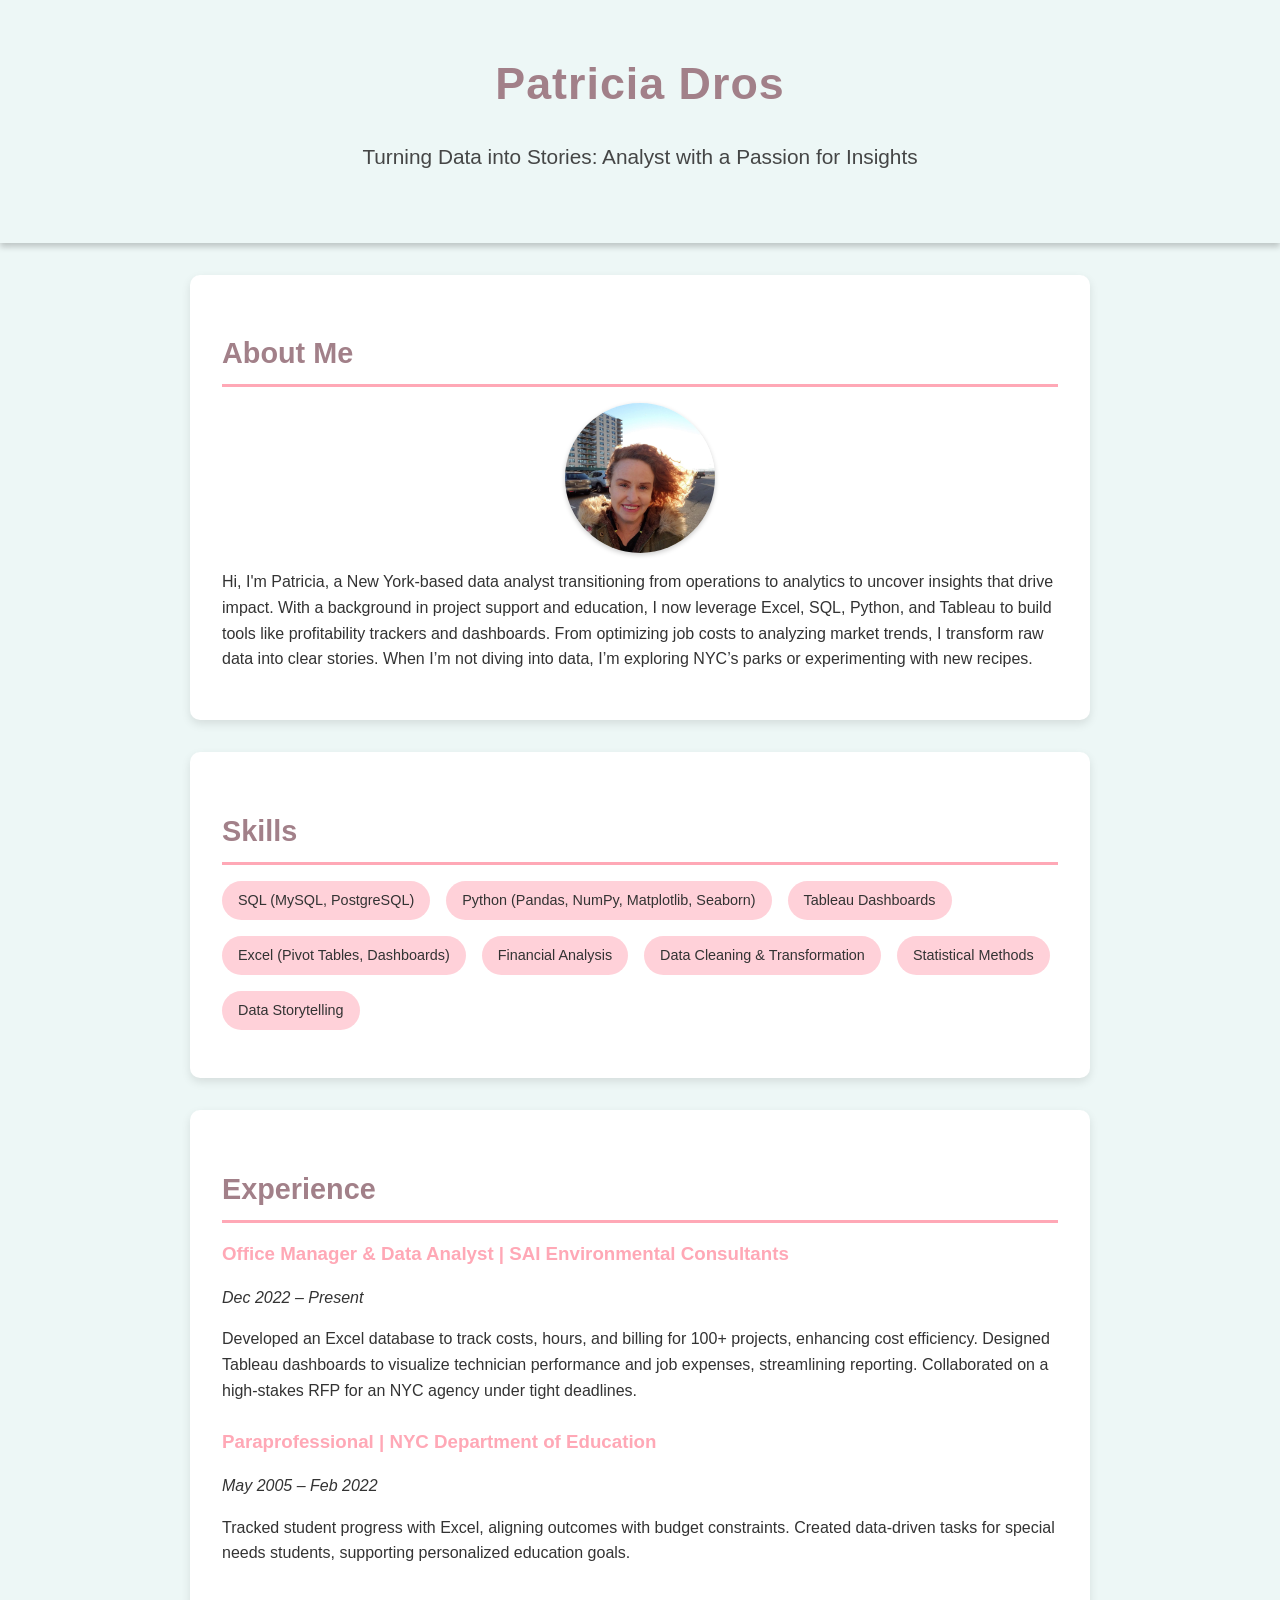
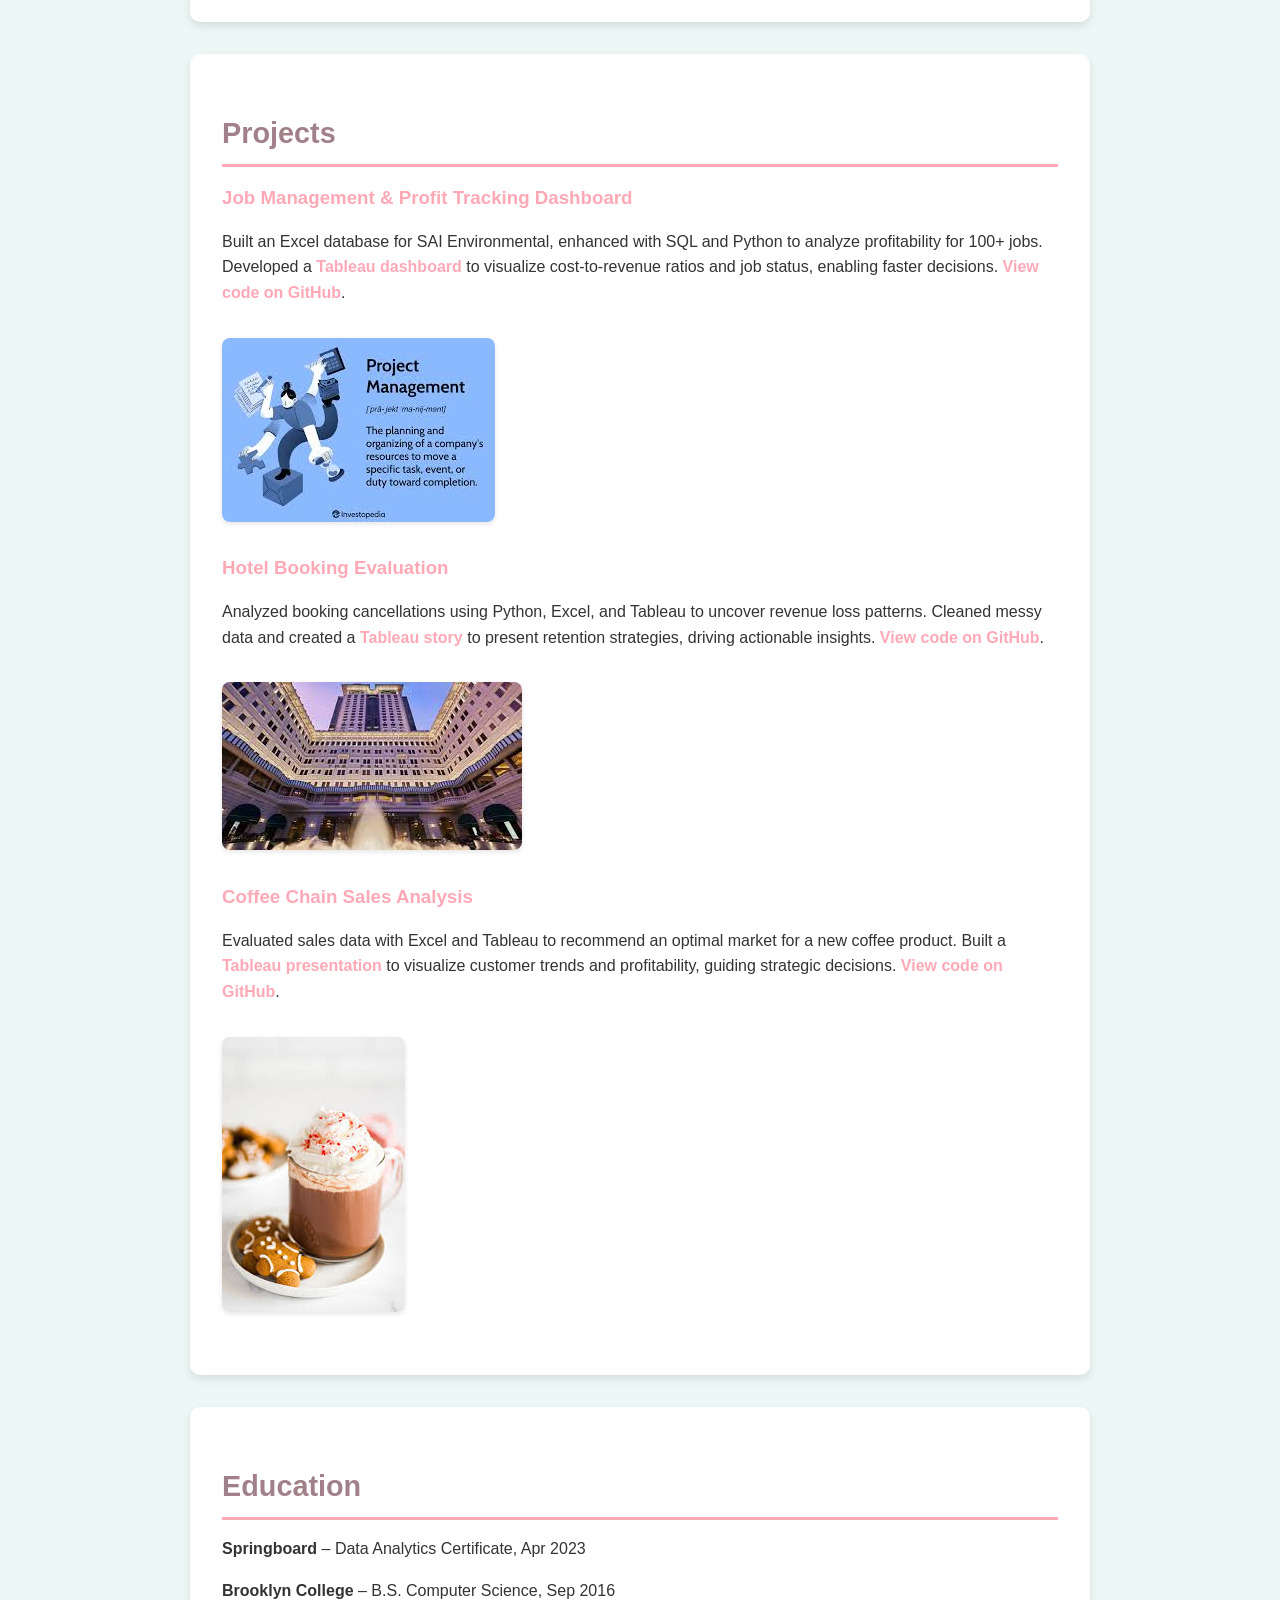
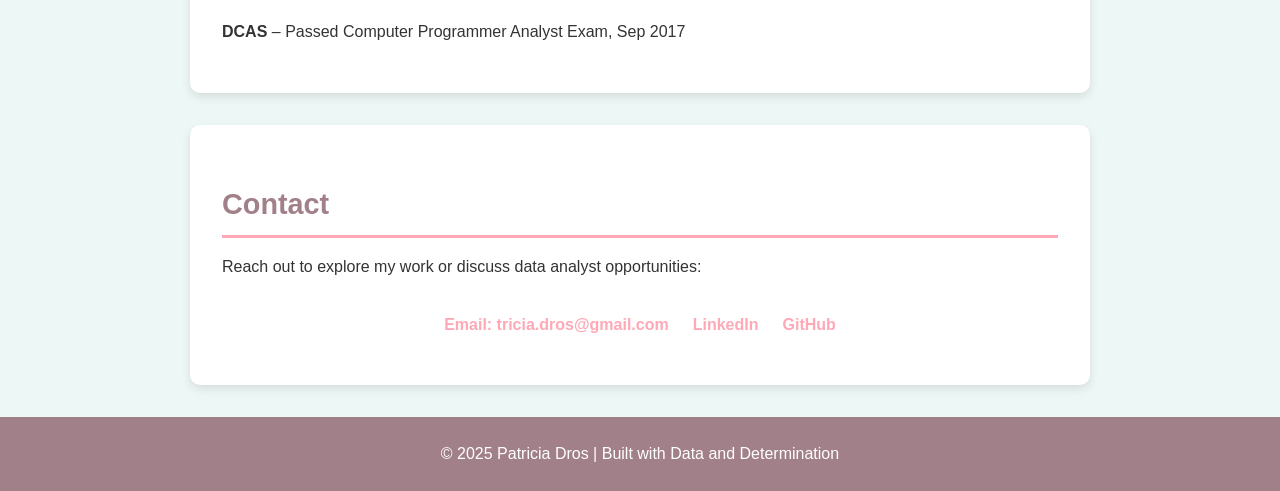
==== index.html @ 6e99557b "Update index.html Color Scheme" ====
<!DOCTYPE html>
<html lang="en">
<head>
    <meta charset="UTF-8">
    <meta name="viewport" content="width=device-width, initial-scale=1.0">
    <title>Patricia Dros - Data Analyst Portfolio</title>
    <style>
        body {
            font-family: 'Arial', sans-serif;
            margin: 0;
            padding: 0;
            line-height: 1.6;
            background-color: #EDF7F6; /* Light teal/gray */
            color: #333;
        }
        header {
            background: #EDF7F6; /* Light teal/gray */
            color: #333;
            text-align: center;
            padding: 3rem 1rem;
            box-shadow: 0 4px 6px rgba(0,0,0,0.2);
        }
        header h1 {
            margin: 0;
            font-size: 2.8rem;
            letter-spacing: 1px;
            color: #A28089; /* Dusty rose */
        }
        header p {
            font-size: 1.3rem;
            opacity: 0.9;
            color: #333;
        }
        .container {
            max-width: 900px;
            margin: 2rem auto;
            padding: 0 1rem;
        }
        .section {
            background: white;
            padding: 2rem;
            margin-bottom: 2rem;
            border-radius: 10px;
            box-shadow: 0 4px 10px rgba(0,0,0,0.1);
            transition: transform 0.2s;
        }
        .section:hover {
            transform: translateY(-5px);
        }
        h2 {
            color: #A28089; /* Dusty rose */
            font-size: 1.8rem;
            margin-bottom: 1rem;
            border-bottom: 3px solid #FFA8B6; /* Pink Sand */
            padding-bottom: 0.5rem;
        }
        .project, .experience {
            margin-bottom: 1.5rem;
        }
        .project h3, .experience h3 {
            color: #FFA8B6; /* Pink Sand */
            margin: 0.5rem 0;
        }
        ul {
            list-style: none;
            padding: 0;
            display: flex;
            flex-wrap: wrap;
            gap: 1rem;
        }
        ul li {
            background: #FFD1D9; /* Light Pink Sand */
            padding: 0.5rem 1rem;
            border-radius: 20px;
            font-size: 0.9rem;
            color: #333;
        }
        a {
            color: #FFA8B6; /* Pink Sand */
            text-decoration: none;
            font-weight: bold;
        }
        a:hover {
            text-decoration: underline;
            color: #F47189; /* Darker Pink Sand */
        }
        .contact-links {
            display: flex;
            gap: 1.5rem;
            justify-content: center;
            margin-top: 1rem;
        }
        .profile-img {
            width: 150px;
            height: 150px;
            border-radius: 50%;
            object-fit: cover;
            margin: 1rem auto;
            display: block;
            box-shadow: 0 2px 5px rgba(0,0,0,0.2);
        }
        .project-img {
            max-width: 100%;
            height: auto;
            border-radius: 8px;
            margin-top: 1rem;
            box-shadow: 0 2px 5px rgba(0,0,0,0.1);
        }
        footer {
            background: #A28089; /* Dusty rose */
            color: white;
            text-align: center;
            padding: 1.5rem;
            margin-top: 2rem;
        }
        footer p {
            margin: 0;
            font-size: 1rem;
        }
        @media (max-width: 700px) {
            header h1 {
                font-size: 2rem;
            }
            header p {
                font-size: 1.1rem;
            }
            .section {
                padding: 1.5rem;
            }
            h2 {
                font-size: 1.5rem;
            }
            .contact-links {
                flex-direction: column;
                gap: 0.5rem;
            }
            .profile-img {
                width: 120px;
                height: 120px;
            }
        }
    </style>
</head>
<body>
    <header>
        <h1>Patricia Dros</h1>
        <p>Turning Data into Stories: Analyst with a Passion for Insights</p>
    </header>

    <div class="container">
        <div class="section">
            <h2>About Me</h2>
            <img src="IMG_20181212_202511_869.jpg" alt="Patricia Dros" class="profile-img">
            <p>Hi, I'm Patricia, a New York-based data analyst transitioning from operations to analytics to uncover insights that drive impact. With a background in project support and education, I now leverage Excel, SQL, Python, and Tableau to build tools like profitability trackers and dashboards. From optimizing job costs to analyzing market trends, I transform raw data into clear stories. When I’m not diving into data, I’m exploring NYC’s parks or experimenting with new recipes.</p>
        </div>

        <div class="section">
            <h2>Skills</h2>
            <ul>
                <li>SQL (MySQL, PostgreSQL)</li>
                <li>Python (Pandas, NumPy, Matplotlib, Seaborn)</li>
                <li>Tableau Dashboards</li>
                <li>Excel (Pivot Tables, Dashboards)</li>
                <li>Financial Analysis</li>
                <li>Data Cleaning & Transformation</li>
                <li>Statistical Methods</li>
                <li>Data Storytelling</li>
            </ul>
        </div>

        <div class="section">
            <h2>Experience</h2>
            <div class="experience">
                <h3>Office Manager & Data Analyst | SAI Environmental Consultants</h3>
                <p><em>Dec 2022 – Present</em></p>
                <p>Developed an Excel database to track costs, hours, and billing for 100+ projects, enhancing cost efficiency. Designed Tableau dashboards to visualize technician performance and job expenses, streamlining reporting. Collaborated on a high-stakes RFP for an NYC agency under tight deadlines.</p>
            </div>
            <div class="experience">
                <h3>Paraprofessional | NYC Department of Education</h3>
                <p><em>May 2005 – Feb 2022</em></p>
                <p>Tracked student progress with Excel, aligning outcomes with budget constraints. Created data-driven tasks for special needs students, supporting personalized education goals.</p>
            </div>
        </div>

        <div class="section">
            <h2>Projects</h2>
            <div class="project">
                <h3><a href="https://public.tableau.com/app/profile/patricia.dros/viz/JobSyncFinancialDashboard/JobSyncFinancialDashboard">Job Management & Profit Tracking Dashboard</a></h3>
                <p>Built an Excel database for SAI Environmental, enhanced with SQL and Python to analyze profitability for 100+ jobs. Developed a <a href="https://public.tableau.com/app/profile/patricia.dros/viz/JobSyncFinancialDashboard/JobSyncFinancialDashboard">Tableau dashboard</a> to visualize cost-to-revenue ratios and job status, enabling faster decisions. <a href="https://github.com/PatriciaDros/Project_Management_Dashboard">View code on GitHub</a>.</p>
                <img src="proj-mgmnt-investopedia.jpeg" alt="JobSync Financial Dashboard" class="project-img">
            </div>
            <div class="project">
                <h3><a href="https://public.tableau.com/app/profile/patricia.dros/viz/HotelBookingEvaluation/Story1">Hotel Booking Evaluation</a></h3>
                <p>Analyzed booking cancellations using Python, Excel, and Tableau to uncover revenue loss patterns. Cleaned messy data and created a <a href="https://public.tableau.com/app/profile/patricia.dros/viz/HotelBookingEvaluation/Story1">Tableau story</a> to present retention strategies, driving actionable insights. <a href="https://github.com/PatriciaDros/Hotel-Booking-Evaluation">View code on GitHub</a>.</p>
                <img src="Peninsula Exterior.jpeg" alt="Hotel Booking Tableau Story" class="project-img">
            </div>
            <div class="project">
                <h3><a href="https://public.tableau.com/app/profile/patricia.dros/viz/CoffeeChainProductLaunch/Presentation">Coffee Chain Sales Analysis</a></h3>
                <p>Evaluated sales data with Excel and Tableau to recommend an optimal market for a new coffee product. Built a <a href="https://public.tableau.com/app/profile/patricia.dros/viz/CoffeeChainProductLaunch/Presentation">Tableau presentation</a> to visualize customer trends and profitability, guiding strategic decisions. <a href="https://github.com/PatriciaDros/Cool-Beans-Product-Launch">View code on GitHub</a>.</p>
                <img src="coco-w-gingerbread.jpeg" alt="Coffee Chain Tableau Presentation" class="project-img">
            </div>
        </div>

        <div class="section">
            <h2>Education</h2>
            <p><strong>Springboard</strong> – Data Analytics Certificate, Apr 2023</p>
            <p><strong>Brooklyn College</strong> – B.S. Computer Science, Sep 2016</p>
            <p><strong>DCAS</strong> – Passed Computer Programmer Analyst Exam, Sep 2017</p>
        </div>

        <div class="section">
            <h2>Contact</h2>
            <p>Reach out to explore my work or discuss data analyst opportunities:</p>
            <div class="contact-links">
                <p><a href="mailto:tricia.dros@gmail.com">Email: tricia.dros@gmail.com</a></p>
                <p><a href="https://www.linkedin.com/in/tricia-dataanalyst/">LinkedIn</a></p>
                <p><a href="https://github.com/PatriciaDros">GitHub</a></p>
            </div>
        </div>
    </div>

    <footer>
        <p>© 2025 Patricia Dros | Built with Data and Determination</p>
    </footer>
</body>
</html>
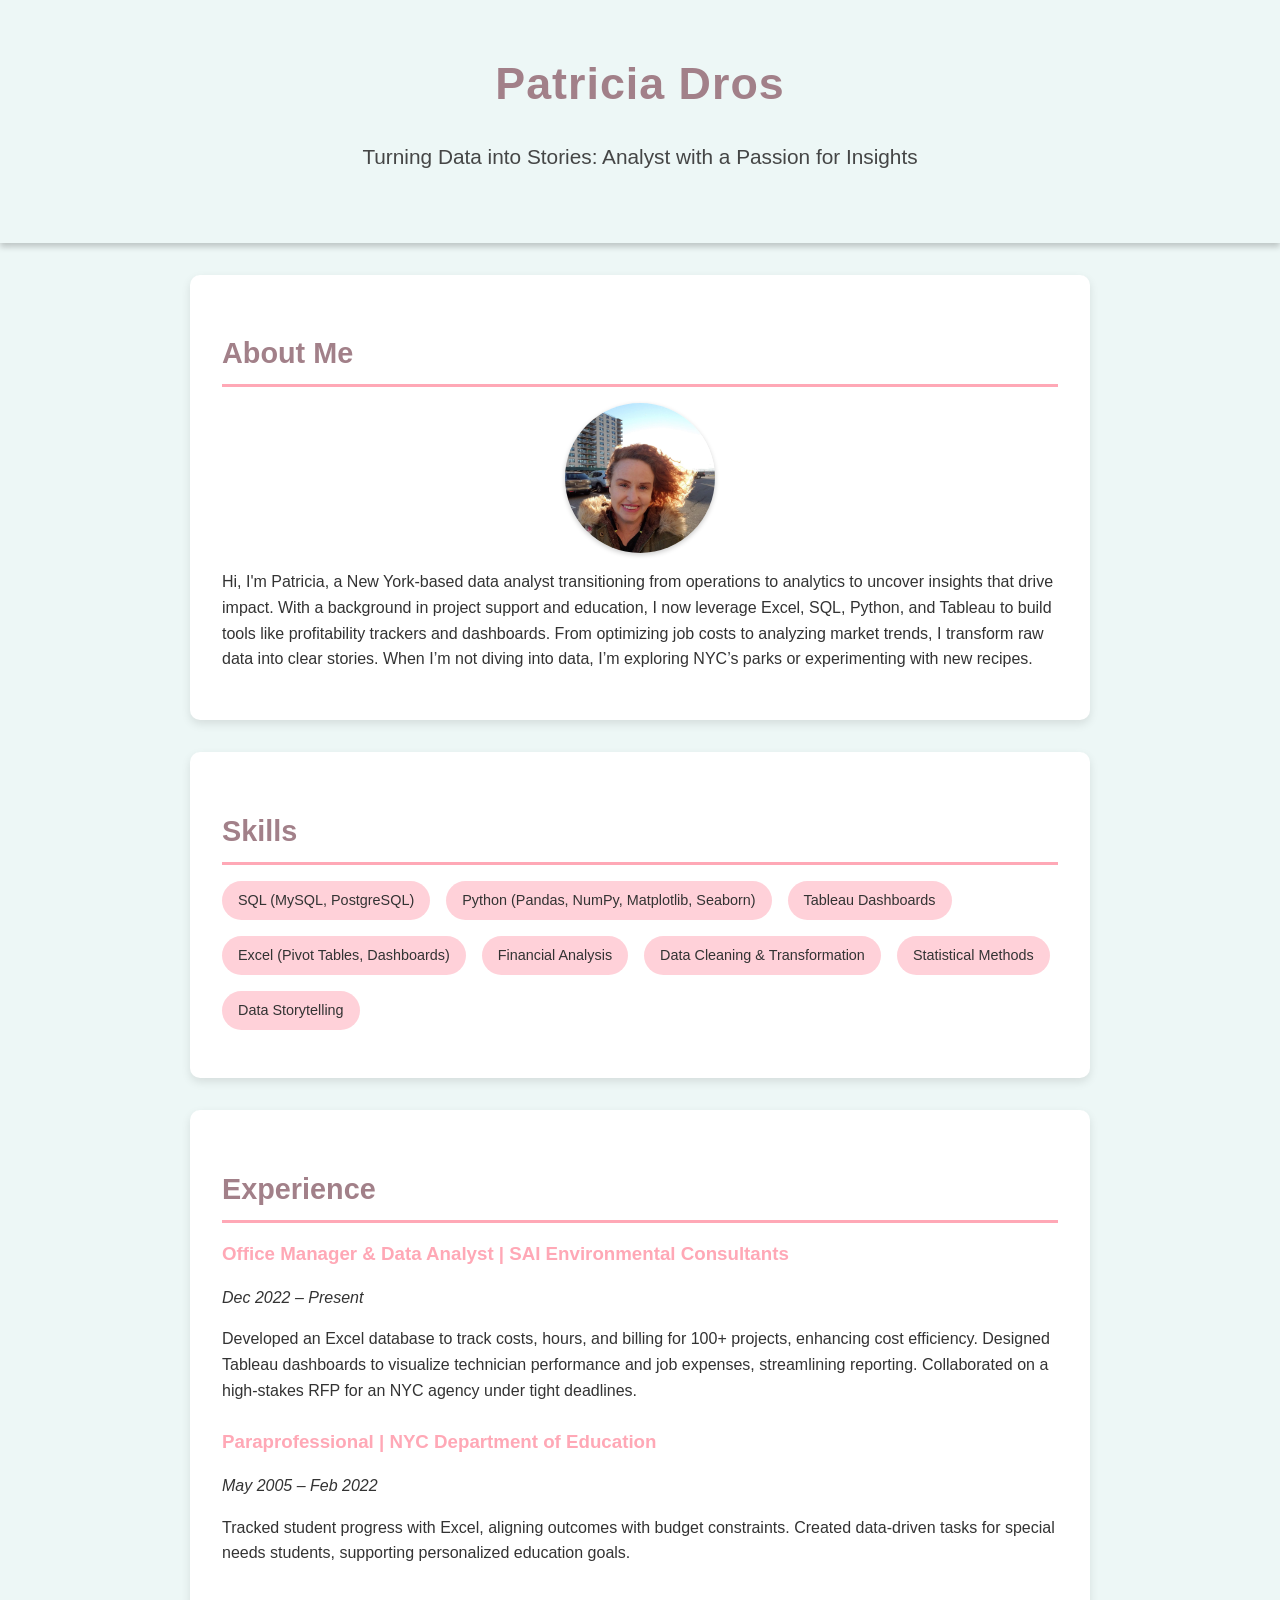
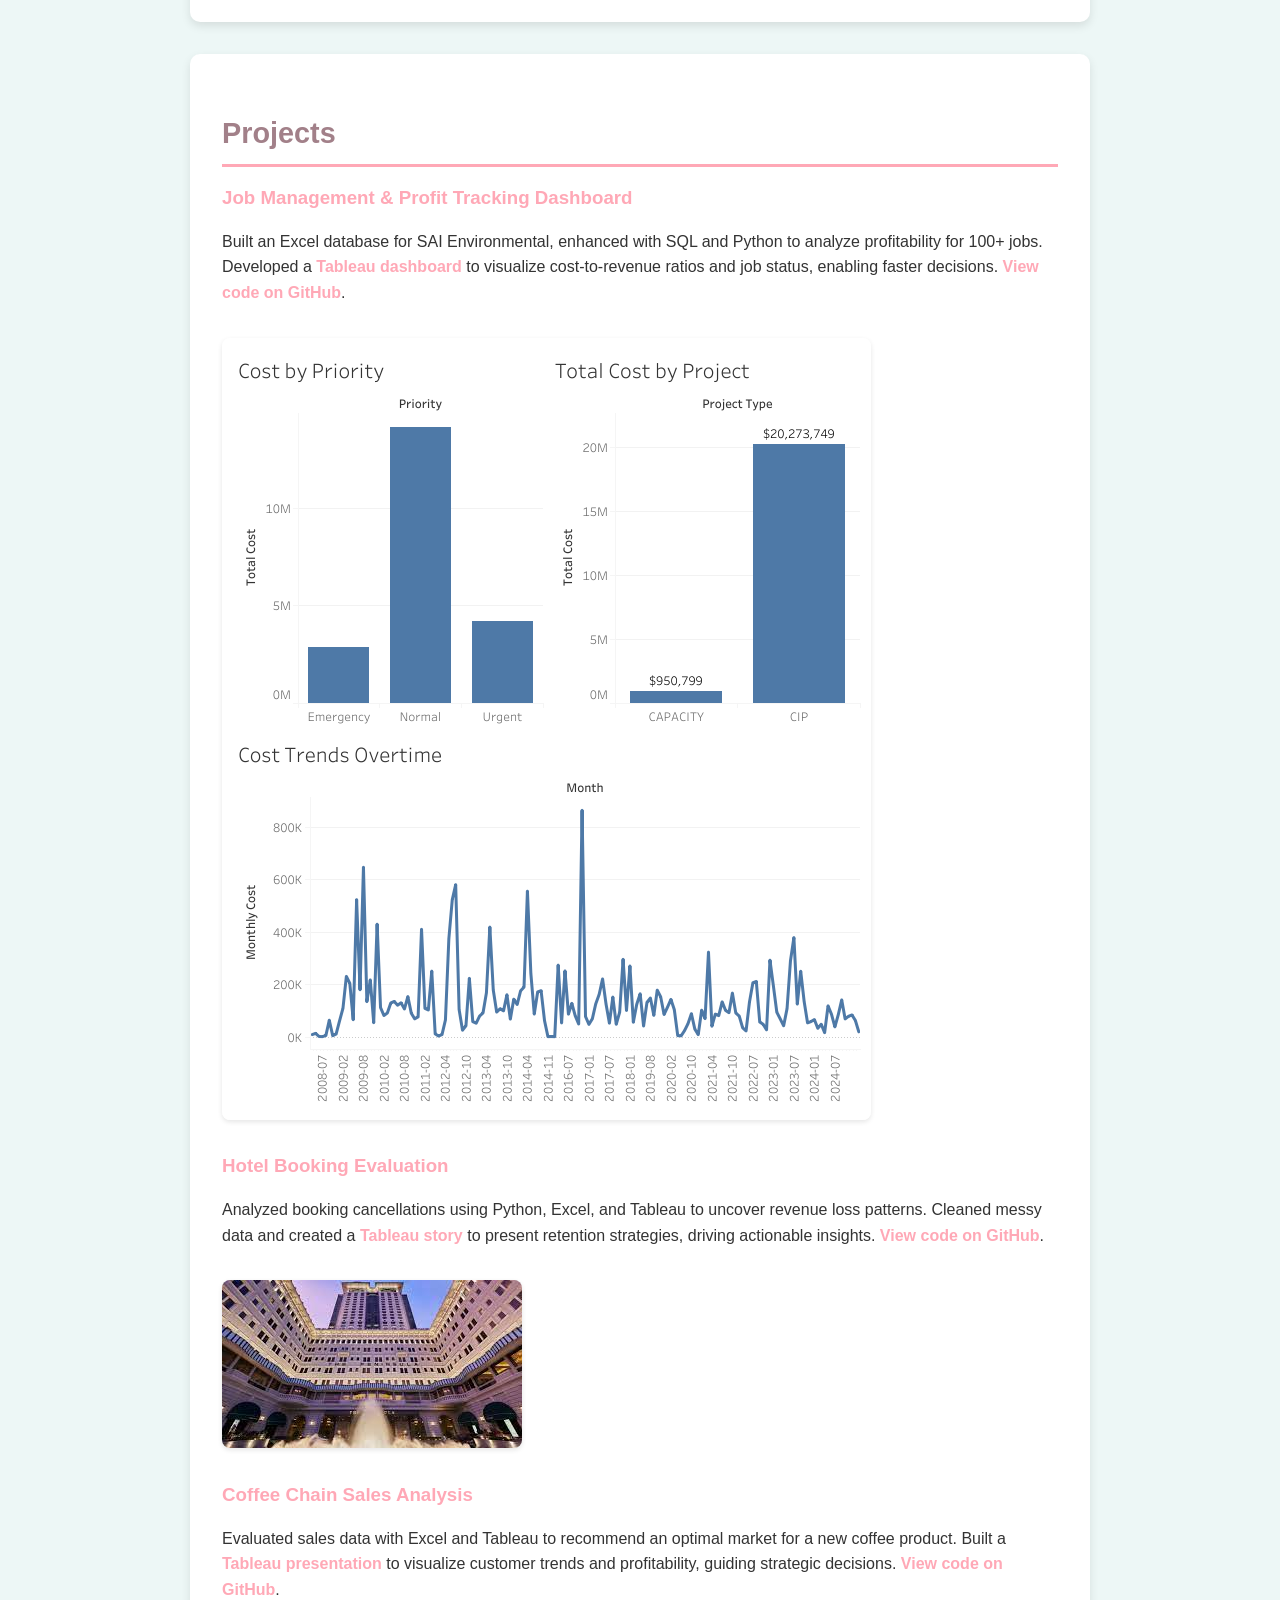
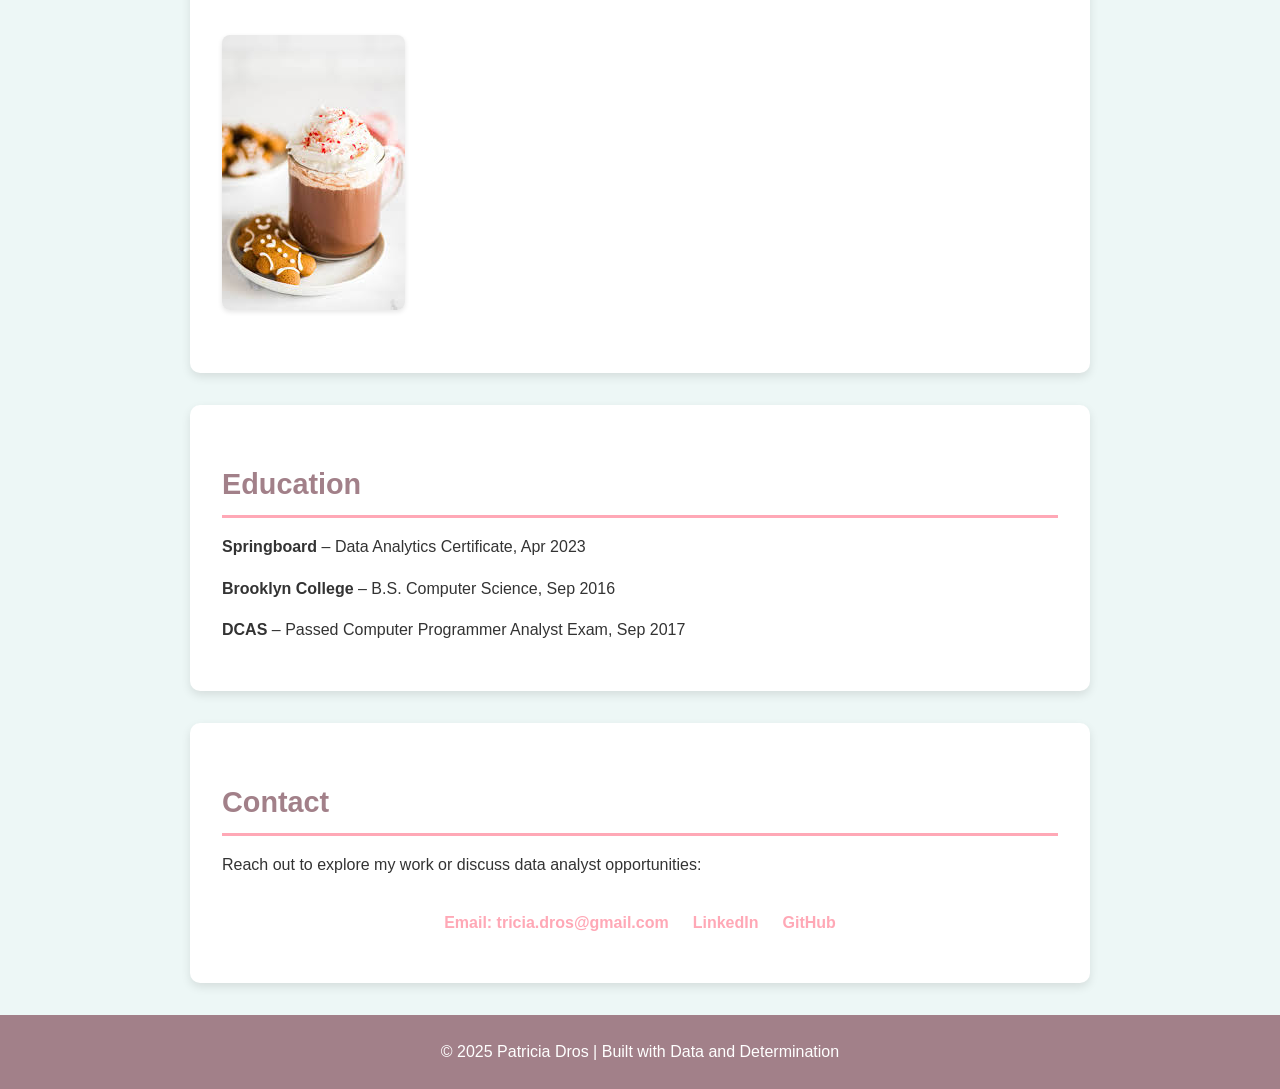
==== commit bcab5c52: "Update index.html New png for my project" ====
--- a/index.html
+++ b/index.html
@@ -187,7 +187,7 @@
             <div class="project">
                 <h3><a href="https://public.tableau.com/app/profile/patricia.dros/viz/JobSyncFinancialDashboard/JobSyncFinancialDashboard">Job Management & Profit Tracking Dashboard</a></h3>
                 <p>Built an Excel database for SAI Environmental, enhanced with SQL and Python to analyze profitability for 100+ jobs. Developed a <a href="https://public.tableau.com/app/profile/patricia.dros/viz/JobSyncFinancialDashboard/JobSyncFinancialDashboard">Tableau dashboard</a> to visualize cost-to-revenue ratios and job status, enabling faster decisions. <a href="https://github.com/PatriciaDros/Project_Management_Dashboard">View code on GitHub</a>.</p>
-                <img src="proj-mgmnt-investopedia.jpeg" alt="JobSync Financial Dashboard" class="project-img">
+                <img src="JobSync Financial Dashboard.png" alt="JobSync Financial Dashboard" class="project-img">
             </div>
             <div class="project">
                 <h3><a href="https://public.tableau.com/app/profile/patricia.dros/viz/HotelBookingEvaluation/Story1">Hotel Booking Evaluation</a></h3>
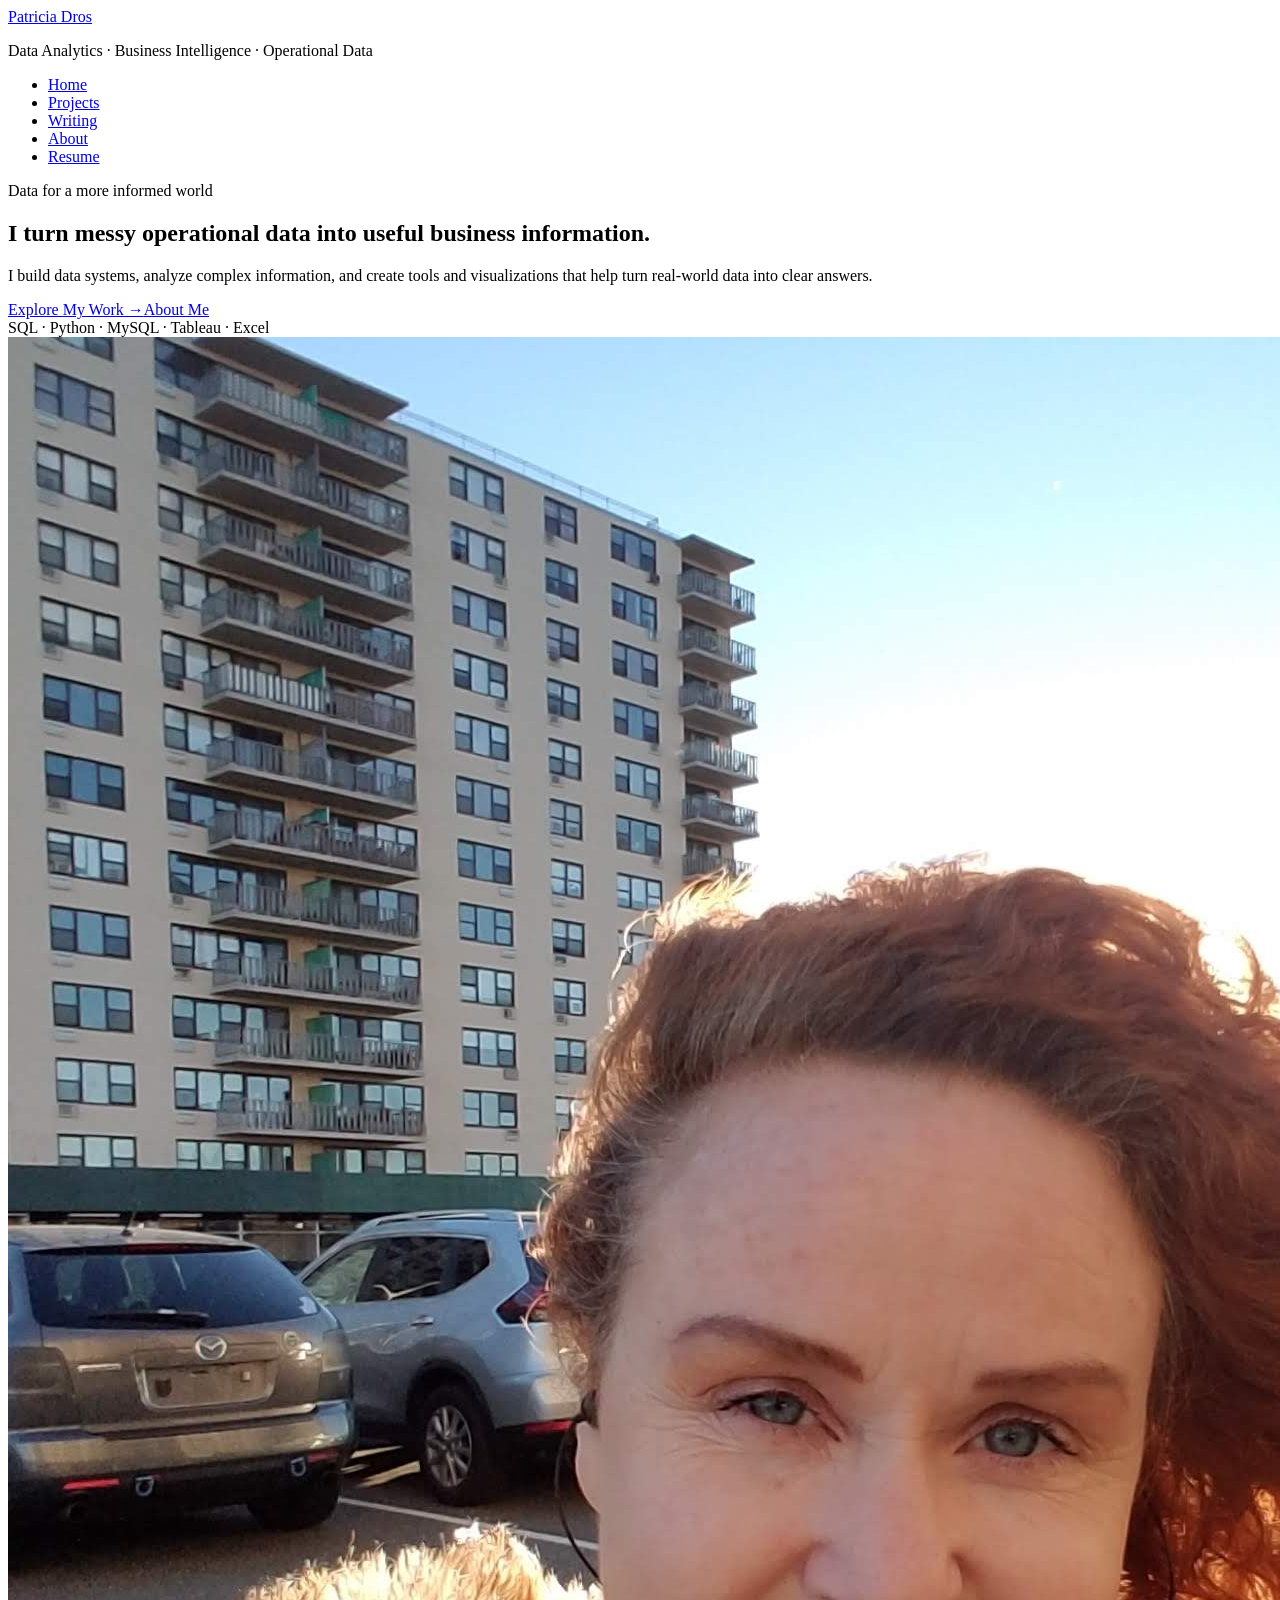
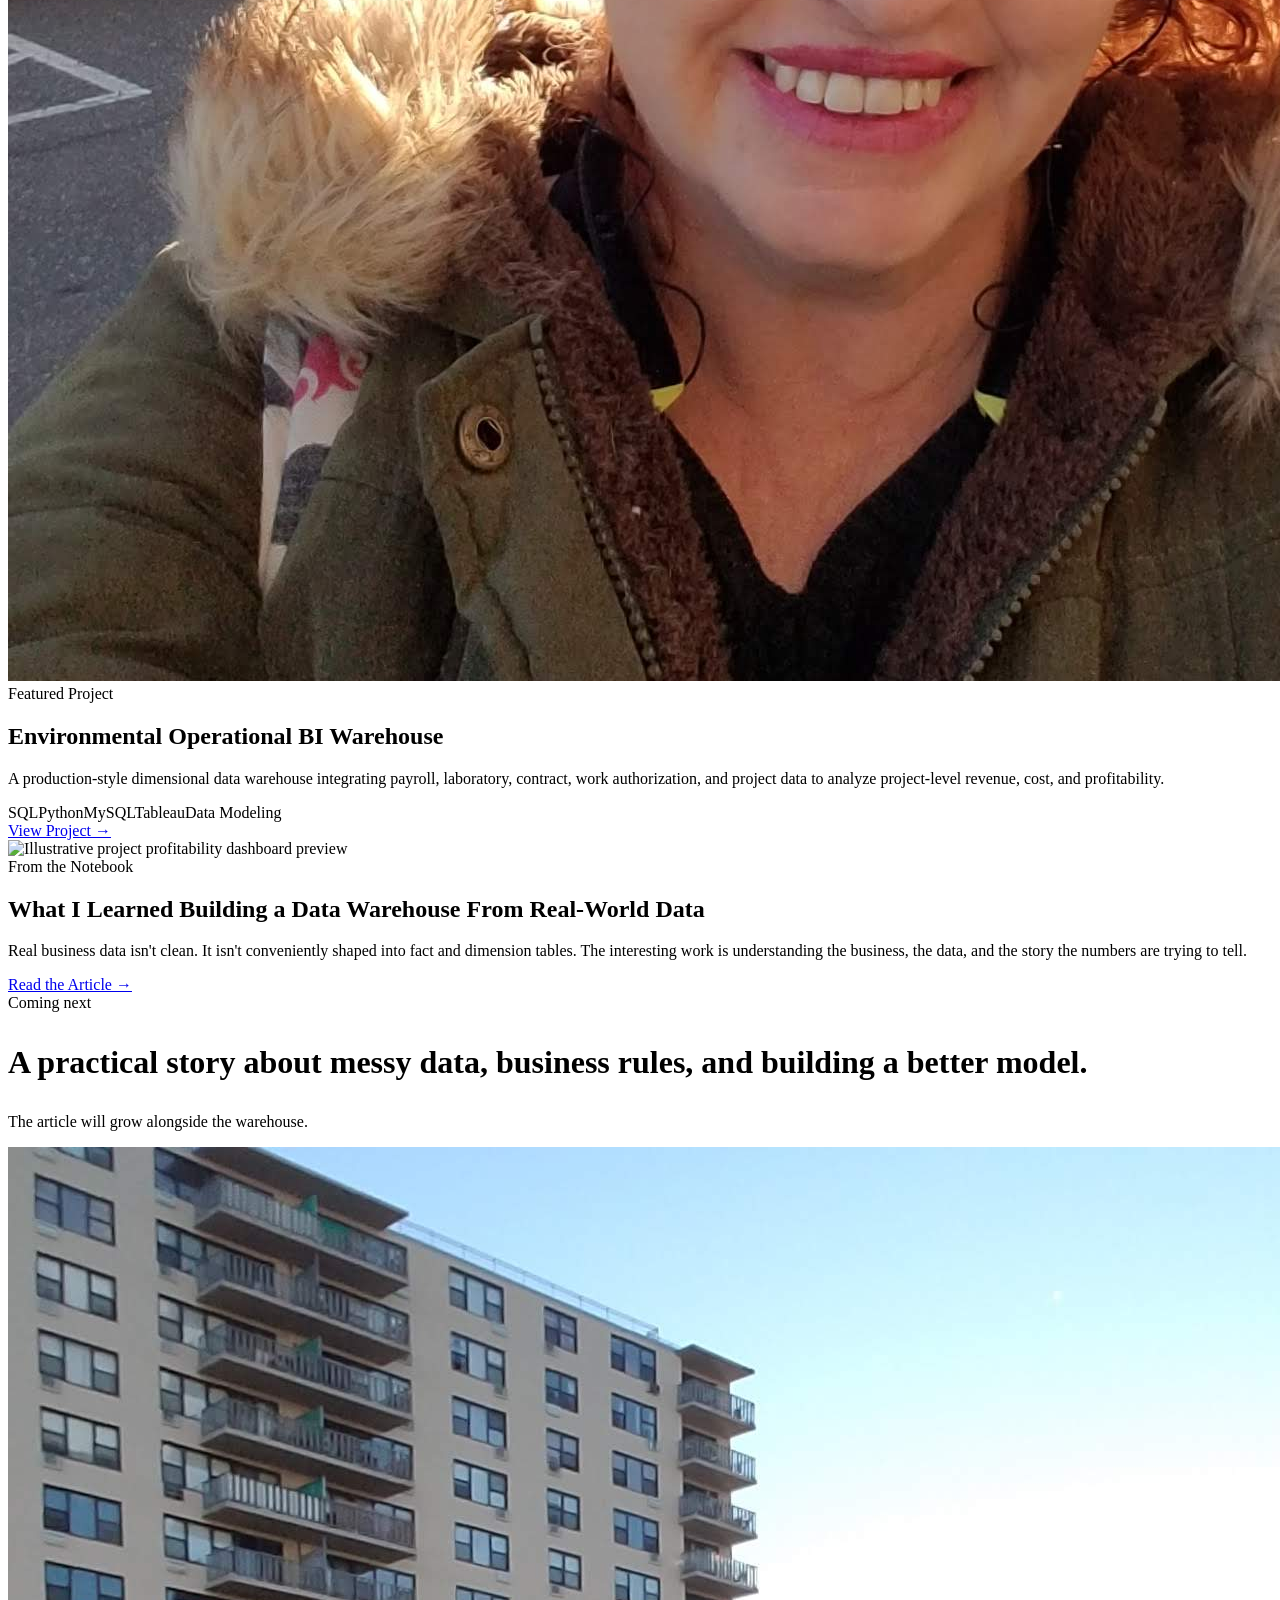
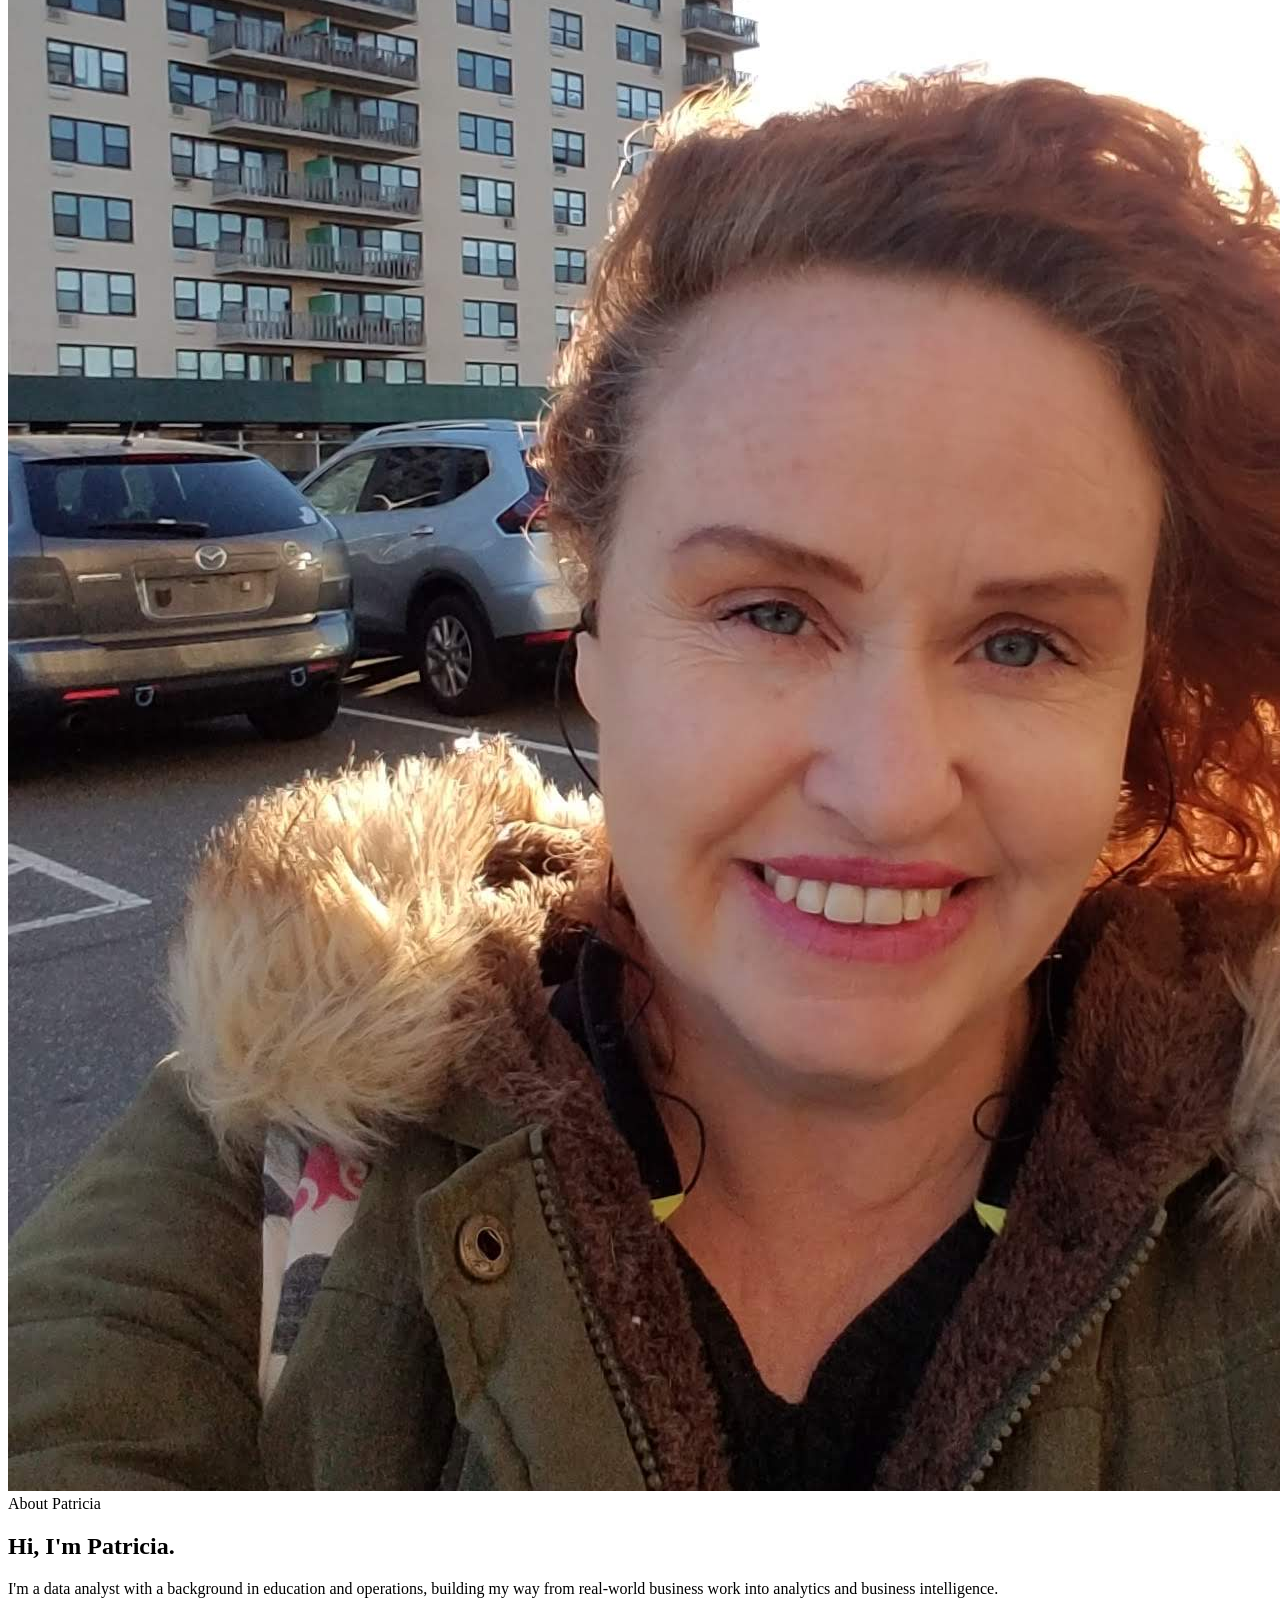
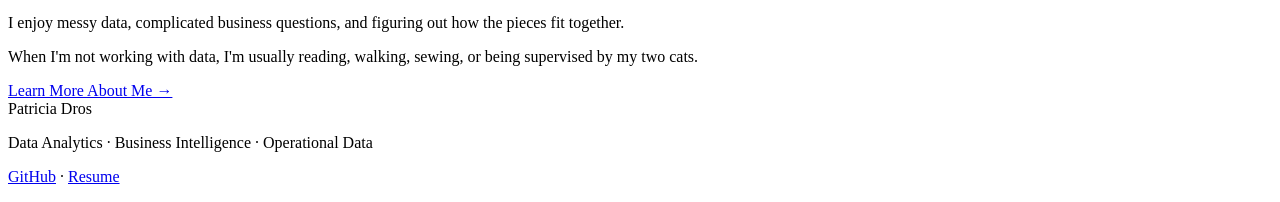
==== commit 5ddead5f: "Redesign portfolio homepage" ====
--- a/index.html
+++ b/index.html
@@ -1,226 +1,32 @@
-<!DOCTYPE html>
-<html lang="en">
-<head>
-    <meta charset="UTF-8">
-    <meta name="viewport" content="width=device-width, initial-scale=1.0">
-    <title>Patricia Dros - Data Analyst Portfolio</title>
-    <style>
-        body {
-            font-family: 'Arial', sans-serif;
-            margin: 0;
-            padding: 0;
-            line-height: 1.6;
-            background-color: #EDF7F6; /* Light teal/gray */
-            color: #333;
-        }
-        header {
-            background: #EDF7F6; /* Light teal/gray */
-            color: #333;
-            text-align: center;
-            padding: 3rem 1rem;
-            box-shadow: 0 4px 6px rgba(0,0,0,0.2);
-        }
-        header h1 {
-            margin: 0;
-            font-size: 2.8rem;
-            letter-spacing: 1px;
-            color: #A28089; /* Dusty rose */
-        }
-        header p {
-            font-size: 1.3rem;
-            opacity: 0.9;
-            color: #333;
-        }
-        .container {
-            max-width: 900px;
-            margin: 2rem auto;
-            padding: 0 1rem;
-        }
-        .section {
-            background: white;
-            padding: 2rem;
-            margin-bottom: 2rem;
-            border-radius: 10px;
-            box-shadow: 0 4px 10px rgba(0,0,0,0.1);
-            transition: transform 0.2s;
-        }
-        .section:hover {
-            transform: translateY(-5px);
-        }
-        h2 {
-            color: #A28089; /* Dusty rose */
-            font-size: 1.8rem;
-            margin-bottom: 1rem;
-            border-bottom: 3px solid #FFA8B6; /* Pink Sand */
-            padding-bottom: 0.5rem;
-        }
-        .project, .experience {
-            margin-bottom: 1.5rem;
-        }
-        .project h3, .experience h3 {
-            color: #FFA8B6; /* Pink Sand */
-            margin: 0.5rem 0;
-        }
-        ul {
-            list-style: none;
-            padding: 0;
-            display: flex;
-            flex-wrap: wrap;
-            gap: 1rem;
-        }
-        ul li {
-            background: #FFD1D9; /* Light Pink Sand */
-            padding: 0.5rem 1rem;
-            border-radius: 20px;
-            font-size: 0.9rem;
-            color: #333;
-        }
-        a {
-            color: #FFA8B6; /* Pink Sand */
-            text-decoration: none;
-            font-weight: bold;
-        }
-        a:hover {
-            text-decoration: underline;
-            color: #F47189; /* Darker Pink Sand */
-        }
-        .contact-links {
-            display: flex;
-            gap: 1.5rem;
-            justify-content: center;
-            margin-top: 1rem;
-        }
-        .profile-img {
-            width: 150px;
-            height: 150px;
-            border-radius: 50%;
-            object-fit: cover;
-            margin: 1rem auto;
-            display: block;
-            box-shadow: 0 2px 5px rgba(0,0,0,0.2);
-        }
-        .project-img {
-            max-width: 100%;
-            height: auto;
-            border-radius: 8px;
-            margin-top: 1rem;
-            box-shadow: 0 2px 5px rgba(0,0,0,0.1);
-        }
-        footer {
-            background: #A28089; /* Dusty rose */
-            color: white;
-            text-align: center;
-            padding: 1.5rem;
-            margin-top: 2rem;
-        }
-        footer p {
-            margin: 0;
-            font-size: 1rem;
-        }
-        @media (max-width: 700px) {
-            header h1 {
-                font-size: 2rem;
-            }
-            header p {
-                font-size: 1.1rem;
-            }
-            .section {
-                padding: 1.5rem;
-            }
-            h2 {
-                font-size: 1.5rem;
-            }
-            .contact-links {
-                flex-direction: column;
-                gap: 0.5rem;
-            }
-            .profile-img {
-                width: 120px;
-                height: 120px;
-            }
-        }
-    </style>
-</head>
+<!doctype html>
+<html lang="en"><head><meta charset="utf-8"><meta name="viewport" content="width=device-width,initial-scale=1">
+<title>Patricia Dros | Data Analytics & Business Intelligence</title><link rel="stylesheet" href="style.css"></head>
 <body>
-    <header>
-        <h1>Patricia Dros</h1>
-        <p>Turning Data into Stories: Analyst with a Passion for Insights</p>
-    </header>
-
-    <div class="container">
-        <div class="section">
-            <h2>About Me</h2>
-            <img src="IMG_20181212_202511_869.jpg" alt="Patricia Dros" class="profile-img">
-            <p>Hi, I'm Patricia, a New York-based data analyst transitioning from operations to analytics to uncover insights that drive impact. With a background in project support and education, I now leverage Excel, SQL, Python, and Tableau to build tools like profitability trackers and dashboards. From optimizing job costs to analyzing market trends, I transform raw data into clear stories. When I’m not diving into data, I’m exploring NYC’s parks or experimenting with new recipes.</p>
-        </div>
-
-        <div class="section">
-            <h2>Skills</h2>
-            <ul>
-                <li>SQL (MySQL, PostgreSQL)</li>
-                <li>Python (Pandas, NumPy, Matplotlib, Seaborn)</li>
-                <li>Tableau Dashboards</li>
-                <li>Excel (Pivot Tables, Dashboards)</li>
-                <li>Financial Analysis</li>
-                <li>Data Cleaning & Transformation</li>
-                <li>Statistical Methods</li>
-                <li>Data Storytelling</li>
-            </ul>
-        </div>
-
-        <div class="section">
-            <h2>Experience</h2>
-            <div class="experience">
-                <h3>Office Manager & Data Analyst | SAI Environmental Consultants</h3>
-                <p><em>Dec 2022 – Present</em></p>
-                <p>Developed an Excel database to track costs, hours, and billing for 100+ projects, enhancing cost efficiency. Designed Tableau dashboards to visualize technician performance and job expenses, streamlining reporting. Collaborated on a high-stakes RFP for an NYC agency under tight deadlines.</p>
-            </div>
-            <div class="experience">
-                <h3>Paraprofessional | NYC Department of Education</h3>
-                <p><em>May 2005 – Feb 2022</em></p>
-                <p>Tracked student progress with Excel, aligning outcomes with budget constraints. Created data-driven tasks for special needs students, supporting personalized education goals.</p>
-            </div>
-        </div>
-
-        <div class="section">
-            <h2>Projects</h2>
-            <div class="project">
-                <h3><a href="https://public.tableau.com/app/profile/patricia.dros/viz/JobSyncFinancialDashboard/JobSyncFinancialDashboard">Job Management & Profit Tracking Dashboard</a></h3>
-                <p>Built an Excel database for SAI Environmental, enhanced with SQL and Python to analyze profitability for 100+ jobs. Developed a <a href="https://public.tableau.com/app/profile/patricia.dros/viz/JobSyncFinancialDashboard/JobSyncFinancialDashboard">Tableau dashboard</a> to visualize cost-to-revenue ratios and job status, enabling faster decisions. <a href="https://github.com/PatriciaDros/Project_Management_Dashboard">View code on GitHub</a>.</p>
-                <img src="JobSync Financial Dashboard.png" alt="JobSync Financial Dashboard" class="project-img">
-            </div>
-            <div class="project">
-                <h3><a href="https://public.tableau.com/app/profile/patricia.dros/viz/HotelBookingEvaluation/Story1">Hotel Booking Evaluation</a></h3>
-                <p>Analyzed booking cancellations using Python, Excel, and Tableau to uncover revenue loss patterns. Cleaned messy data and created a <a href="https://public.tableau.com/app/profile/patricia.dros/viz/HotelBookingEvaluation/Story1">Tableau story</a> to present retention strategies, driving actionable insights. <a href="https://github.com/PatriciaDros/Hotel-Booking-Evaluation">View code on GitHub</a>.</p>
-                <img src="Peninsula Exterior.jpeg" alt="Hotel Booking Tableau Story" class="project-img">
-            </div>
-            <div class="project">
-                <h3><a href="https://public.tableau.com/app/profile/patricia.dros/viz/CoffeeChainProductLaunch/Presentation">Coffee Chain Sales Analysis</a></h3>
-                <p>Evaluated sales data with Excel and Tableau to recommend an optimal market for a new coffee product. Built a <a href="https://public.tableau.com/app/profile/patricia.dros/viz/CoffeeChainProductLaunch/Presentation">Tableau presentation</a> to visualize customer trends and profitability, guiding strategic decisions. <a href="https://github.com/PatriciaDros/Cool-Beans-Product-Launch">View code on GitHub</a>.</p>
-                <img src="coco-w-gingerbread.jpeg" alt="Coffee Chain Tableau Presentation" class="project-img">
-            </div>
-        </div>
-
-        <div class="section">
-            <h2>Education</h2>
-            <p><strong>Springboard</strong> – Data Analytics Certificate, Apr 2023</p>
-            <p><strong>Brooklyn College</strong> – B.S. Computer Science, Sep 2016</p>
-            <p><strong>DCAS</strong> – Passed Computer Programmer Analyst Exam, Sep 2017</p>
-        </div>
-
-        <div class="section">
-            <h2>Contact</h2>
-            <p>Reach out to explore my work or discuss data analyst opportunities:</p>
-            <div class="contact-links">
-                <p><a href="mailto:tricia.dros@gmail.com">Email: tricia.dros@gmail.com</a></p>
-                <p><a href="https://www.linkedin.com/in/tricia-dataanalyst/">LinkedIn</a></p>
-                <p><a href="https://github.com/PatriciaDros">GitHub</a></p>
-            </div>
-        </div>
-    </div>
-
-    <footer>
-        <p>© 2025 Patricia Dros | Built with Data and Determination</p>
-    </footer>
-</body>
-</html>
+<nav class="site-nav"><div><a class="brand" href="index.html">Patricia Dros</a><p class="tagline">Data Analytics · Business Intelligence · Operational Data</p></div>
+<ul class="nav-links"><li><a class="active" href="index.html">Home</a></li><li><a href="projects.html">Projects</a></li><li><a href="writing.html">Writing</a></li><li><a href="about.html">About</a></li><li><a href="resume.html">Resume</a></li></ul></nav>
+<main>
+<section class="hero"><div><div class="eyebrow">Data for a more informed world</div>
+<h1>I turn messy operational data into useful business information.</h1>
+<p class="lead">I build data systems, analyze complex information, and create tools and visualizations that help turn real-world data into clear answers.</p>
+<div class="buttons"><a class="button primary" href="projects.html">Explore My Work →</a><a class="button secondary" href="about.html">About Me</a></div>
+<div class="skills">SQL · Python · MySQL · Tableau · Excel</div></div>
+<img class="hero-photo" src="IMG_20181212_202511_869.jpg" alt="Portrait of Patricia Dros"></section>
+<section class="pale"><div class="grid"><div><div class="eyebrow">Featured Project</div><h2>Environmental Operational BI Warehouse</h2>
+<p>A production-style dimensional data warehouse integrating payroll, laboratory, contract, work authorization, and project data to analyze project-level revenue, cost, and profitability.</p>
+<div class="tags"><span class="tag">SQL</span><span class="tag">Python</span><span class="tag">MySQL</span><span class="tag">Tableau</span><span class="tag">Data Modeling</span></div>
+<a class="button primary" href="projects.html">View Project →</a></div>
+<div class="card"><img src="assets/dashboard-preview.svg" alt="Illustrative project profitability dashboard preview" style="width:100%;display:block"></div></div></section>
+<section><div class="grid"><div><div class="eyebrow">From the Notebook</div>
+<h2>What I Learned Building a Data Warehouse From Real-World Data</h2>
+<p>Real business data isn't clean. It isn't conveniently shaped into fact and dimension tables. The interesting work is understanding the business, the data, and the story the numbers are trying to tell.</p>
+<a class="button primary" href="writing.html">Read the Article →</a></div>
+<div class="card"><div class="eyebrow">Coming next</div><h3 style="font-size:2rem">A practical story about messy data, business rules, and building a better model.</h3><p>The article will grow alongside the warehouse.</p></div></div></section>
+<section class="pale"><div class="grid"><img class="about-photo" src="IMG_20181212_202511_869.jpg" alt="Portrait of Patricia Dros"><div>
+<div class="eyebrow">About Patricia</div><h2>Hi, I'm Patricia.</h2>
+<p>I'm a data analyst with a background in education and operations, building my way from real-world business work into analytics and business intelligence.</p>
+<p>I enjoy messy data, complicated business questions, and figuring out how the pieces fit together.</p>
+<p>When I'm not working with data, I'm usually reading, walking, sewing, or being supervised by my two cats.</p>
+<a class="button secondary" href="about.html">Learn More About Me →</a></div></div></section>
+</main>
+<footer><div><div class="brand">Patricia Dros</div><p>Data Analytics · Business Intelligence · Operational Data</p></div><p><a href="https://github.com/PatriciaDros">GitHub</a> · <a href="resume.html">Resume</a></p></footer>
+</body></html>
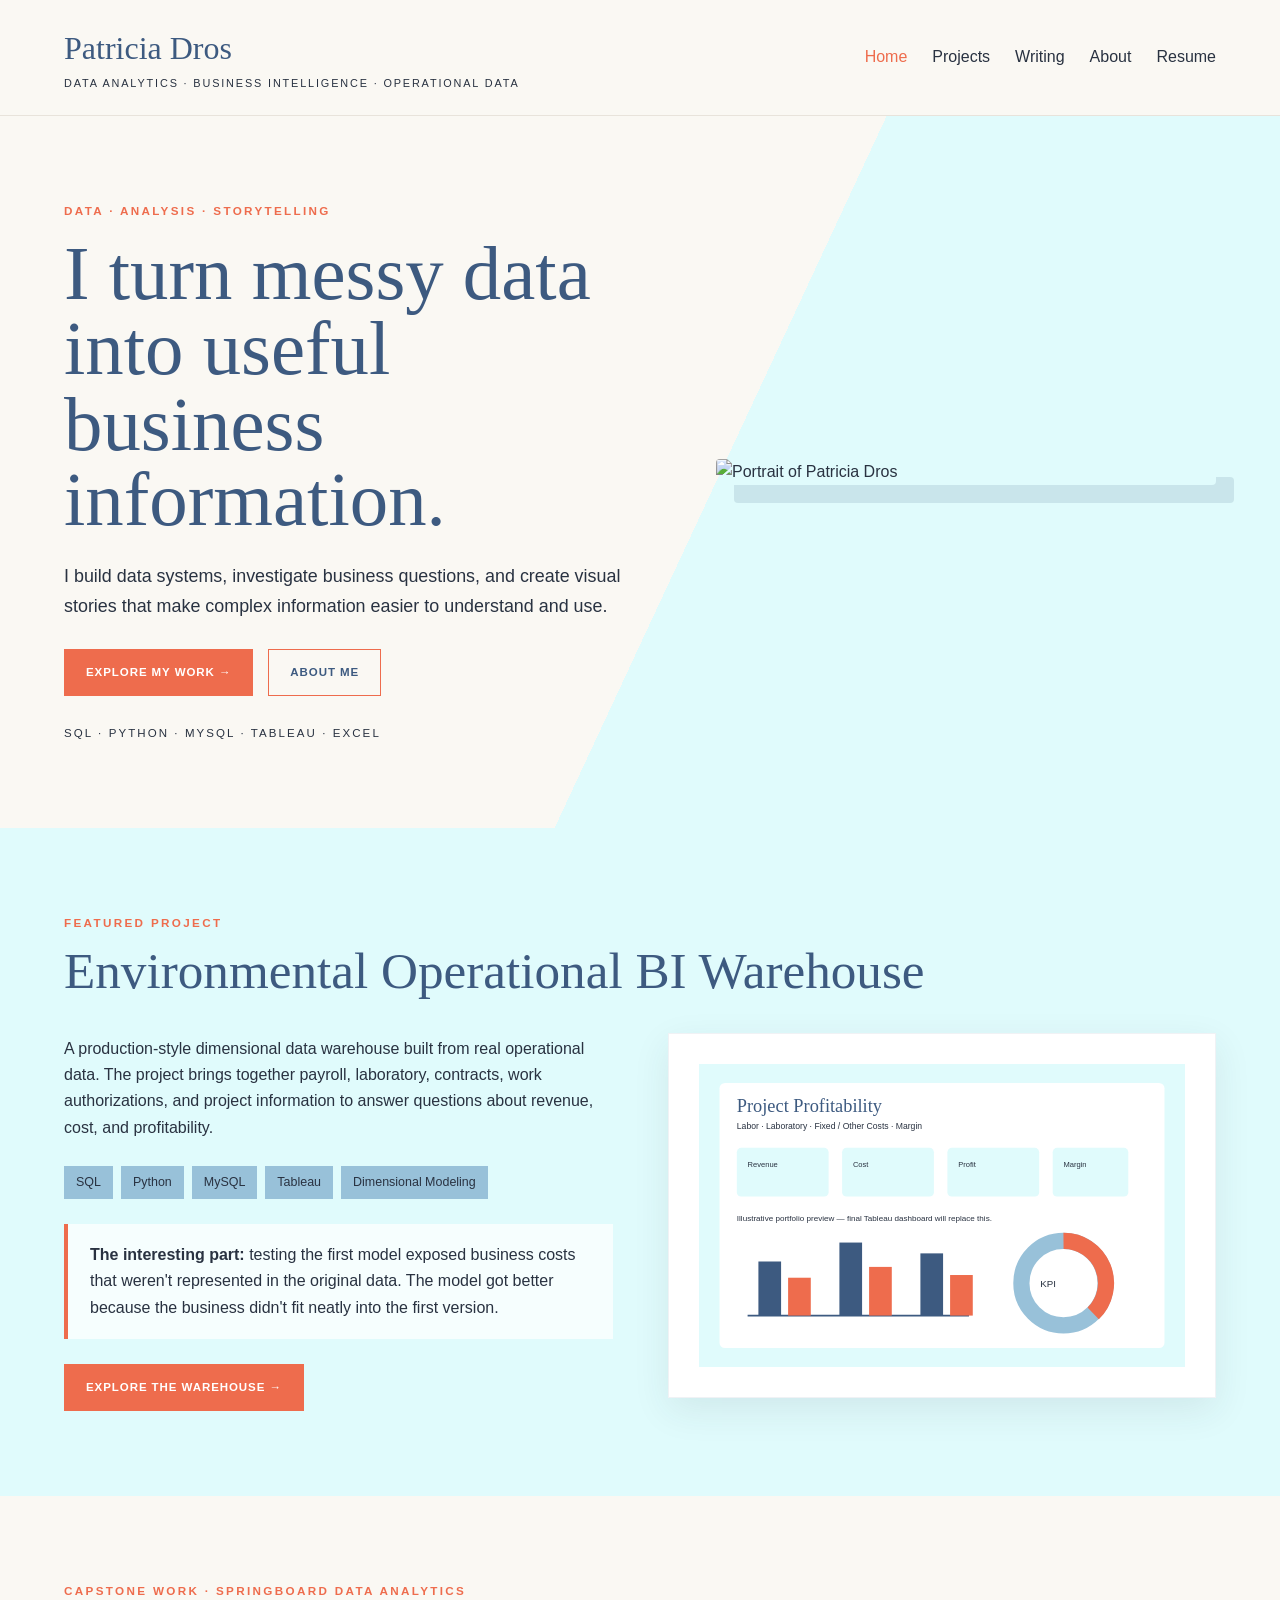
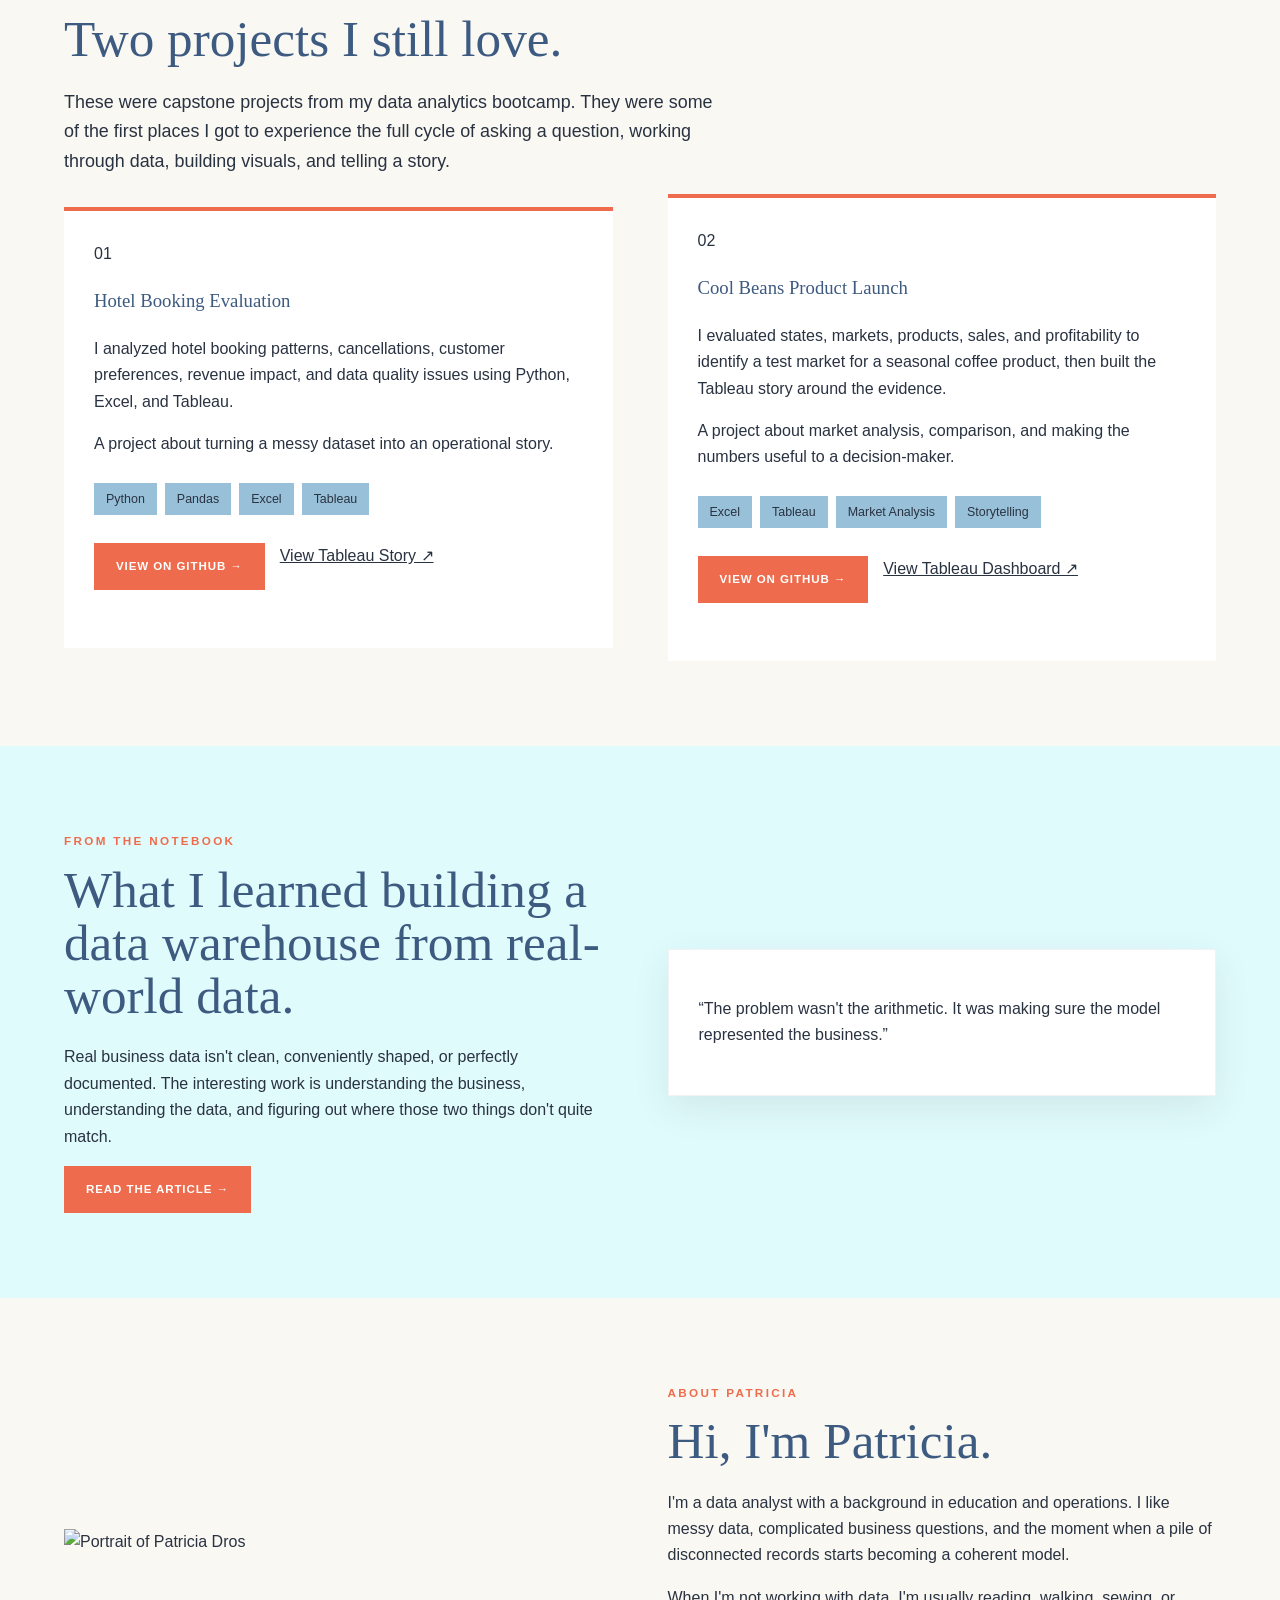
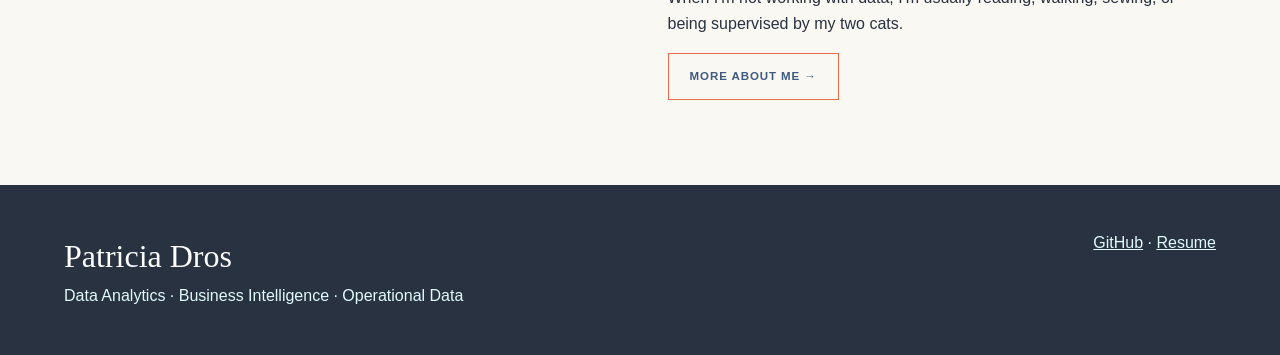
==== commit 1be5b639: "Build finished portfolio homepage with capstone projects" ====
--- a/index.html
+++ b/index.html
@@ -1,32 +1,97 @@
 <!doctype html>
-<html lang="en"><head><meta charset="utf-8"><meta name="viewport" content="width=device-width,initial-scale=1">
-<title>Patricia Dros | Data Analytics & Business Intelligence</title><link rel="stylesheet" href="style.css"></head>
+<html lang="en">
+<head>
+<meta charset="utf-8"><meta name="viewport" content="width=device-width,initial-scale=1">
+<title>Patricia Dros | Data Analytics & Business Intelligence</title>
+<link rel="stylesheet" href="style.css">
+</head>
 <body>
-<nav class="site-nav"><div><a class="brand" href="index.html">Patricia Dros</a><p class="tagline">Data Analytics · Business Intelligence · Operational Data</p></div>
-<ul class="nav-links"><li><a class="active" href="index.html">Home</a></li><li><a href="projects.html">Projects</a></li><li><a href="writing.html">Writing</a></li><li><a href="about.html">About</a></li><li><a href="resume.html">Resume</a></li></ul></nav>
+<nav class="site-nav">
+  <div>
+    <a class="brand" href="index.html">Patricia Dros</a>
+    <p class="tagline">Data Analytics · Business Intelligence · Operational Data</p>
+  </div>
+  <ul class="nav-links">
+    <li><a class="active" href="index.html">Home</a></li><li><a href="projects.html">Projects</a></li><li><a href="writing.html">Writing</a></li><li><a href="about.html">About</a></li><li><a href="resume.html">Resume</a></li>
+  </ul>
+</nav>
+
 <main>
-<section class="hero"><div><div class="eyebrow">Data for a more informed world</div>
-<h1>I turn messy operational data into useful business information.</h1>
-<p class="lead">I build data systems, analyze complex information, and create tools and visualizations that help turn real-world data into clear answers.</p>
-<div class="buttons"><a class="button primary" href="projects.html">Explore My Work →</a><a class="button secondary" href="about.html">About Me</a></div>
-<div class="skills">SQL · Python · MySQL · Tableau · Excel</div></div>
-<img class="hero-photo" src="IMG_20181212_202511_869.jpg" alt="Portrait of Patricia Dros"></section>
-<section class="pale"><div class="grid"><div><div class="eyebrow">Featured Project</div><h2>Environmental Operational BI Warehouse</h2>
-<p>A production-style dimensional data warehouse integrating payroll, laboratory, contract, work authorization, and project data to analyze project-level revenue, cost, and profitability.</p>
-<div class="tags"><span class="tag">SQL</span><span class="tag">Python</span><span class="tag">MySQL</span><span class="tag">Tableau</span><span class="tag">Data Modeling</span></div>
-<a class="button primary" href="projects.html">View Project →</a></div>
-<div class="card"><img src="assets/dashboard-preview.svg" alt="Illustrative project profitability dashboard preview" style="width:100%;display:block"></div></div></section>
-<section><div class="grid"><div><div class="eyebrow">From the Notebook</div>
-<h2>What I Learned Building a Data Warehouse From Real-World Data</h2>
-<p>Real business data isn't clean. It isn't conveniently shaped into fact and dimension tables. The interesting work is understanding the business, the data, and the story the numbers are trying to tell.</p>
-<a class="button primary" href="writing.html">Read the Article →</a></div>
-<div class="card"><div class="eyebrow">Coming next</div><h3 style="font-size:2rem">A practical story about messy data, business rules, and building a better model.</h3><p>The article will grow alongside the warehouse.</p></div></div></section>
-<section class="pale"><div class="grid"><img class="about-photo" src="IMG_20181212_202511_869.jpg" alt="Portrait of Patricia Dros"><div>
-<div class="eyebrow">About Patricia</div><h2>Hi, I'm Patricia.</h2>
-<p>I'm a data analyst with a background in education and operations, building my way from real-world business work into analytics and business intelligence.</p>
-<p>I enjoy messy data, complicated business questions, and figuring out how the pieces fit together.</p>
-<p>When I'm not working with data, I'm usually reading, walking, sewing, or being supervised by my two cats.</p>
-<a class="button secondary" href="about.html">Learn More About Me →</a></div></div></section>
+<section class="hero">
+  <div>
+    <div class="eyebrow">Data · Analysis · Storytelling</div>
+    <h1>I turn messy data into useful business information.</h1>
+    <p class="lead">I build data systems, investigate business questions, and create visual stories that make complex information easier to understand and use.</p>
+    <div class="buttons"><a class="button primary" href="projects.html">Explore My Work →</a><a class="button secondary" href="about.html">About Me</a></div>
+    <div class="skills">SQL · Python · MySQL · Tableau · Excel</div>
+  </div>
+  <img class="hero-photo" src="assets/patricia-headshot.png" alt="Portrait of Patricia Dros">
+</section>
+
+<section class="pale">
+  <div class="section-intro"><div class="eyebrow">Featured Project</div><h2>Environmental Operational BI Warehouse</h2></div>
+  <div class="grid">
+    <div>
+      <p>A production-style dimensional data warehouse built from real operational data. The project brings together payroll, laboratory, contracts, work authorizations, and project information to answer questions about revenue, cost, and profitability.</p>
+      <div class="tags"><span class="tag">SQL</span><span class="tag">Python</span><span class="tag">MySQL</span><span class="tag">Tableau</span><span class="tag">Dimensional Modeling</span></div>
+      <div class="note"><strong>The interesting part:</strong> testing the first model exposed business costs that weren't represented in the original data. The model got better because the business didn't fit neatly into the first version.</div>
+      <a class="button primary" href="https://github.com/PatriciaDros/environmental-operational-bi-warehouse">Explore the Warehouse →</a>
+    </div>
+    <div class="card"><img src="assets/dashboard-preview.svg" alt="Illustrative project profitability dashboard preview" style="width:100%;display:block"></div>
+  </div>
+</section>
+
+<section>
+  <div class="section-intro"><div class="eyebrow">Capstone Work · Springboard Data Analytics</div><h2>Two projects I still love.</h2><p class="lead">These were capstone projects from my data analytics bootcamp. They were some of the first places I got to experience the full cycle of asking a question, working through data, building visuals, and telling a story.</p></div>
+  <div class="grid project-grid">
+    <article class="project-card">
+      <div class="project-number">01</div>
+      <h3>Hotel Booking Evaluation</h3>
+      <p>I analyzed hotel booking patterns, cancellations, customer preferences, revenue impact, and data quality issues using Python, Excel, and Tableau.</p>
+      <p class="project-punch">A project about turning a messy dataset into an operational story.</p>
+      <div class="tags"><span class="tag">Python</span><span class="tag">Pandas</span><span class="tag">Excel</span><span class="tag">Tableau</span></div>
+      <div class="buttons"><a class="button primary" href="https://github.com/PatriciaDros/Hotel-Booking-Evaluation">View on GitHub →</a><a class="text-link" href="https://public.tableau.com/app/profile/patricia.dros/viz/HotelBookingEvaluation/Story1">View Tableau Story ↗</a></div>
+    </article>
+    <article class="project-card">
+      <div class="project-number">02</div>
+      <h3>Cool Beans Product Launch</h3>
+      <p>I evaluated states, markets, products, sales, and profitability to identify a test market for a seasonal coffee product, then built the Tableau story around the evidence.</p>
+      <p class="project-punch">A project about market analysis, comparison, and making the numbers useful to a decision-maker.</p>
+      <div class="tags"><span class="tag">Excel</span><span class="tag">Tableau</span><span class="tag">Market Analysis</span><span class="tag">Storytelling</span></div>
+      <div class="buttons"><a class="button primary" href="https://github.com/PatriciaDros/Cool-Beans-Product-Launch">View on GitHub →</a><a class="text-link" href="https://public.tableau.com/app/profile/patricia.dros/viz/CoffeeChainProductLaunch/Presentation">View Tableau Dashboard ↗</a></div>
+    </article>
+  </div>
+</section>
+
+<section class="pale">
+  <div class="grid">
+    <div>
+      <div class="eyebrow">From the Notebook</div>
+      <h2>What I learned building a data warehouse from real-world data.</h2>
+      <p>Real business data isn't clean, conveniently shaped, or perfectly documented. The interesting work is understanding the business, understanding the data, and figuring out where those two things don't quite match.</p>
+      <a class="button primary" href="writing.html">Read the Article →</a>
+    </div>
+    <div class="card quote-card"><p>“The problem wasn't the arithmetic. It was making sure the model represented the business.”</p></div>
+  </div>
+</section>
+
+<section class="about-strip">
+  <div class="grid">
+    <img class="about-photo" src="assets/patricia-headshot.png" alt="Portrait of Patricia Dros">
+    <div>
+      <div class="eyebrow">About Patricia</div>
+      <h2>Hi, I'm Patricia.</h2>
+      <p>I'm a data analyst with a background in education and operations. I like messy data, complicated business questions, and the moment when a pile of disconnected records starts becoming a coherent model.</p>
+      <p>When I'm not working with data, I'm usually reading, walking, sewing, or being supervised by my two cats.</p>
+      <a class="button secondary" href="about.html">More About Me →</a>
+    </div>
+  </div>
+</section>
 </main>
-<footer><div><div class="brand">Patricia Dros</div><p>Data Analytics · Business Intelligence · Operational Data</p></div><p><a href="https://github.com/PatriciaDros">GitHub</a> · <a href="resume.html">Resume</a></p></footer>
-</body></html>+
+<footer>
+  <div><div class="brand">Patricia Dros</div><p>Data Analytics · Business Intelligence · Operational Data</p></div>
+  <p><a href="https://github.com/PatriciaDros">GitHub</a> · <a href="resume.html">Resume</a></p>
+</footer>
+</body>
+</html>
--- a/style.css
+++ b/style.css
@@ -0,0 +1,3 @@
+:root{--blue:#3d5a80;--sky:#98c1d9;--pale:#e0fbfc;--terra:#ee6c4d;--ink:#293241;--cream:#faf8f3;--white:#fff}
+*{box-sizing:border-box}html{scroll-behavior:smooth}body{margin:0;background:var(--cream);color:var(--ink);font-family:Arial,Helvetica,sans-serif;line-height:1.65}
+h1,h2,h3,.brand{font-family:Georgia,"Times New Roman",serif;font-weight:400;color:var(--blue)}a{color:inherit}.site-nav{padding:22px 5vw;background:rgba(250,248,243,.97);border-bottom:1px solid #e8e3db;display:flex;justify-content:space-between;align-items:center;gap:30px;position:sticky;top:0;z-index:10}.brand{font-size:2rem;text-decoration:none}.tagline{margin:0;font-size:.68rem;letter-spacing:.17em;text-transform:uppercase}.nav-links{display:flex;gap:25px;list-style:none;margin:0;padding:0;flex-wrap:wrap}.nav-links a{text-decoration:none}.nav-links a:hover,.active{color:var(--terra)!important}.container{max-width:1200px;margin:auto}.hero{min-height:650px;padding:85px 5vw;display:grid;grid-template-columns:1.05fr .95fr;align-items:center;background:linear-gradient(115deg,var(--cream) 0 55%,var(--pale) 55% 100%)}.eyebrow{color:var(--terra);font-size:.73rem;font-weight:bold;letter-spacing:.2em;text-transform:uppercase}h1{font-size:clamp(3.2rem,6vw,6rem);line-height:.98;margin:16px 0 25px}h2{font-size:clamp(2.4rem,4vw,4.2rem);line-height:1.04;margin:12px 0 22px}.lead{font-size:1.12rem;max-width:650px}.buttons{display:flex;gap:15px;flex-wrap:wrap;margin:28px 0}.button{display:inline-block;padding:13px 21px;border:1px solid var(--terra);text-decoration:none;text-transform:uppercase;letter-spacing:.08em;font-size:.72rem;font-weight:bold}.primary{background:var(--terra);color:#fff}.secondary{color:var(--blue)}.skills{font-size:.72rem;letter-spacing:.18em;text-transform:uppercase}.hero-photo{width:min(100%,500px);justify-self:end;border-radius:4px;box-shadow:18px 18px 0 rgba(61,90,128,.14)}section{padding:85px 5vw}.pale{background:var(--pale)}.grid{display:grid;grid-template-columns:1fr 1fr;gap:55px;align-items:center}.card{background:var(--white);padding:30px;box-shadow:0 12px 35px rgba(41,50,65,.09);border:1px solid rgba(61,90,128,.08)}.tags{display:flex;flex-wrap:wrap;gap:8px;margin:25px 0}.tag{background:var(--sky);padding:6px 12px;font-size:.78rem}.note{border-left:4px solid var(--terra);padding:18px 22px;background:rgba(255,255,255,.72);margin:25px 0}.project-card{padding:30px;background:#fff;border-top:4px solid var(--terra)}.page-header{padding:90px 5vw 55px}.page-header h1{max-width:900px}.article{max-width:850px;margin:auto}.article h2{font-size:2.2rem}.article p{font-size:1.05rem}.article blockquote{margin:35px 0;padding:20px 25px;border-left:4px solid var(--terra);background:var(--pale);font:1.25rem/1.5 Georgia,serif;color:var(--blue)}.about-photo{width:100%;max-width:520px;display:block}footer{padding:45px 5vw;background:var(--ink);color:#fff;display:flex;justify-content:space-between;gap:30px;flex-wrap:wrap}footer .brand{color:#fff}footer p{margin:0;color:var(--pale)}@media(max-width:800px){.site-nav{align-items:flex-start;flex-direction:column}.hero,.grid{grid-template-columns:1fr}.hero{background:var(--cream);padding-top:55px}.hero-photo{justify-self:start;margin-top:30px}.nav-links{gap:14px}section{padding:60px 6vw}}
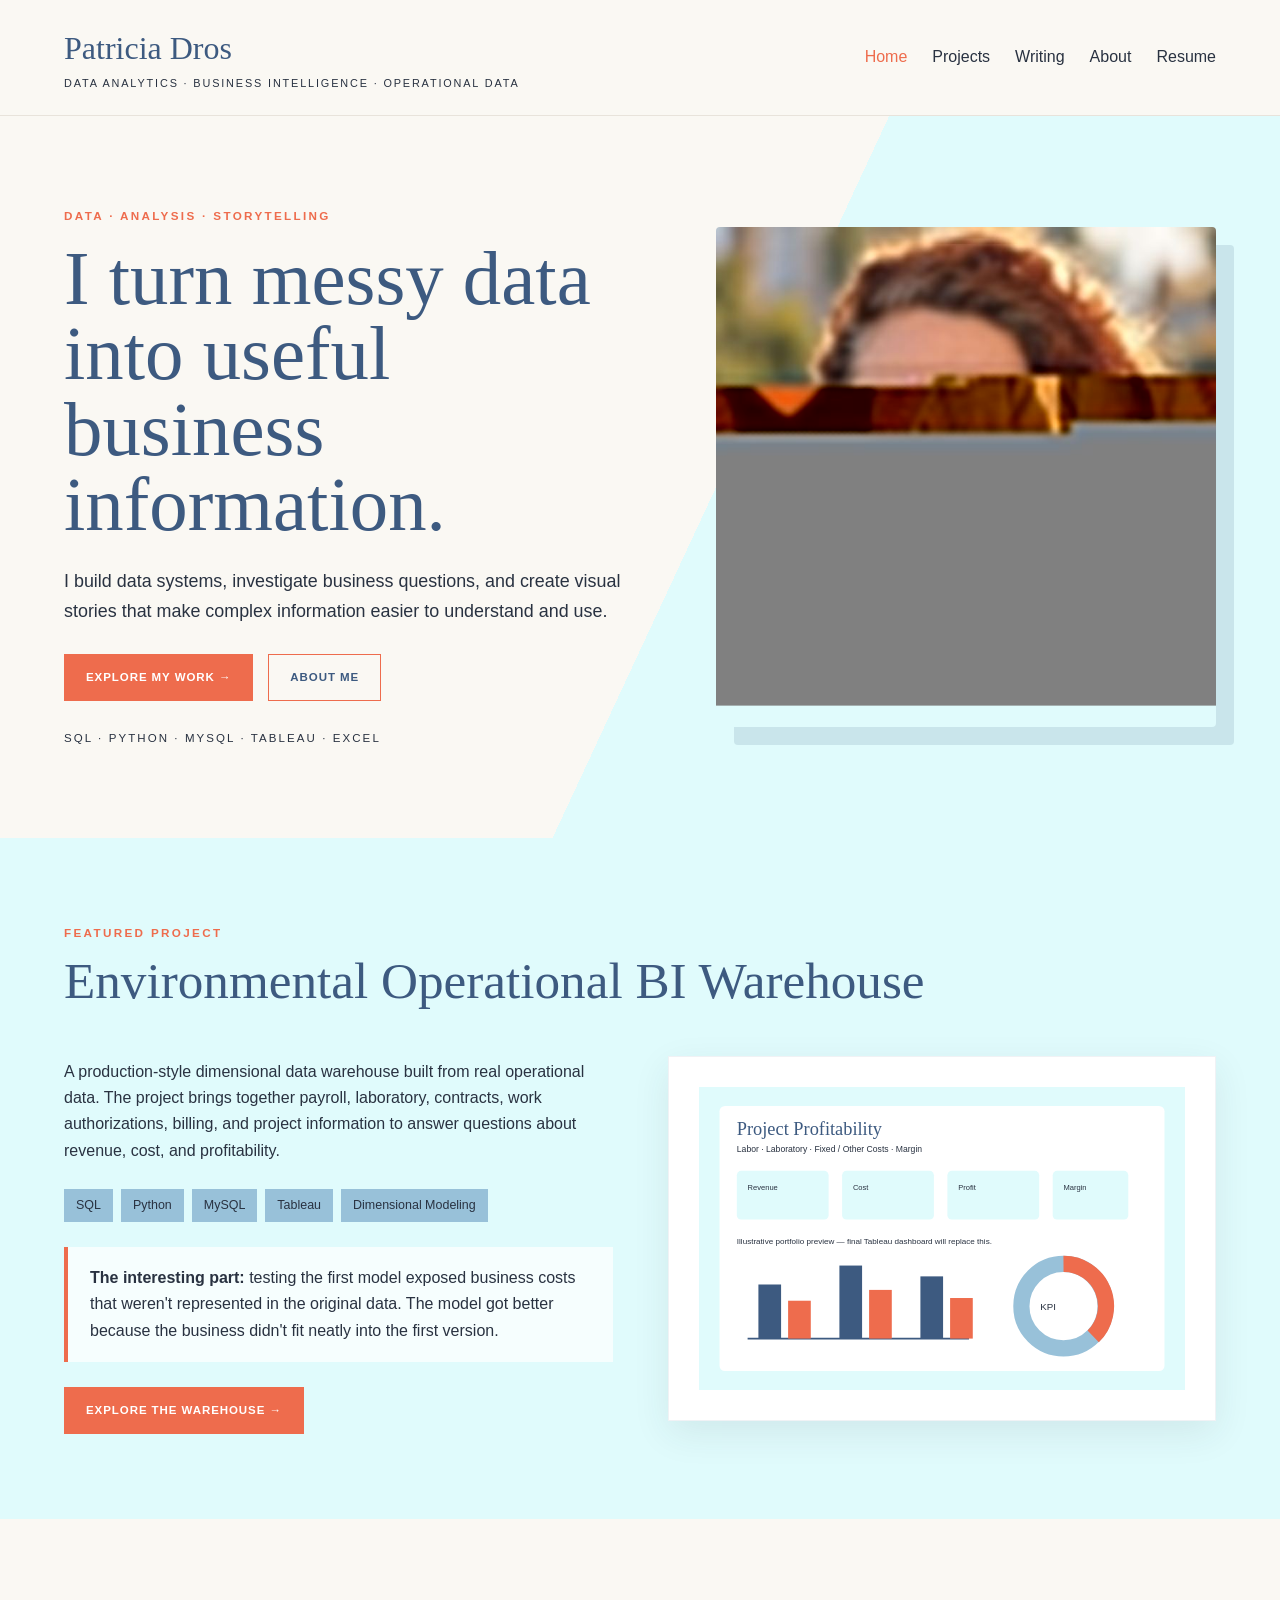
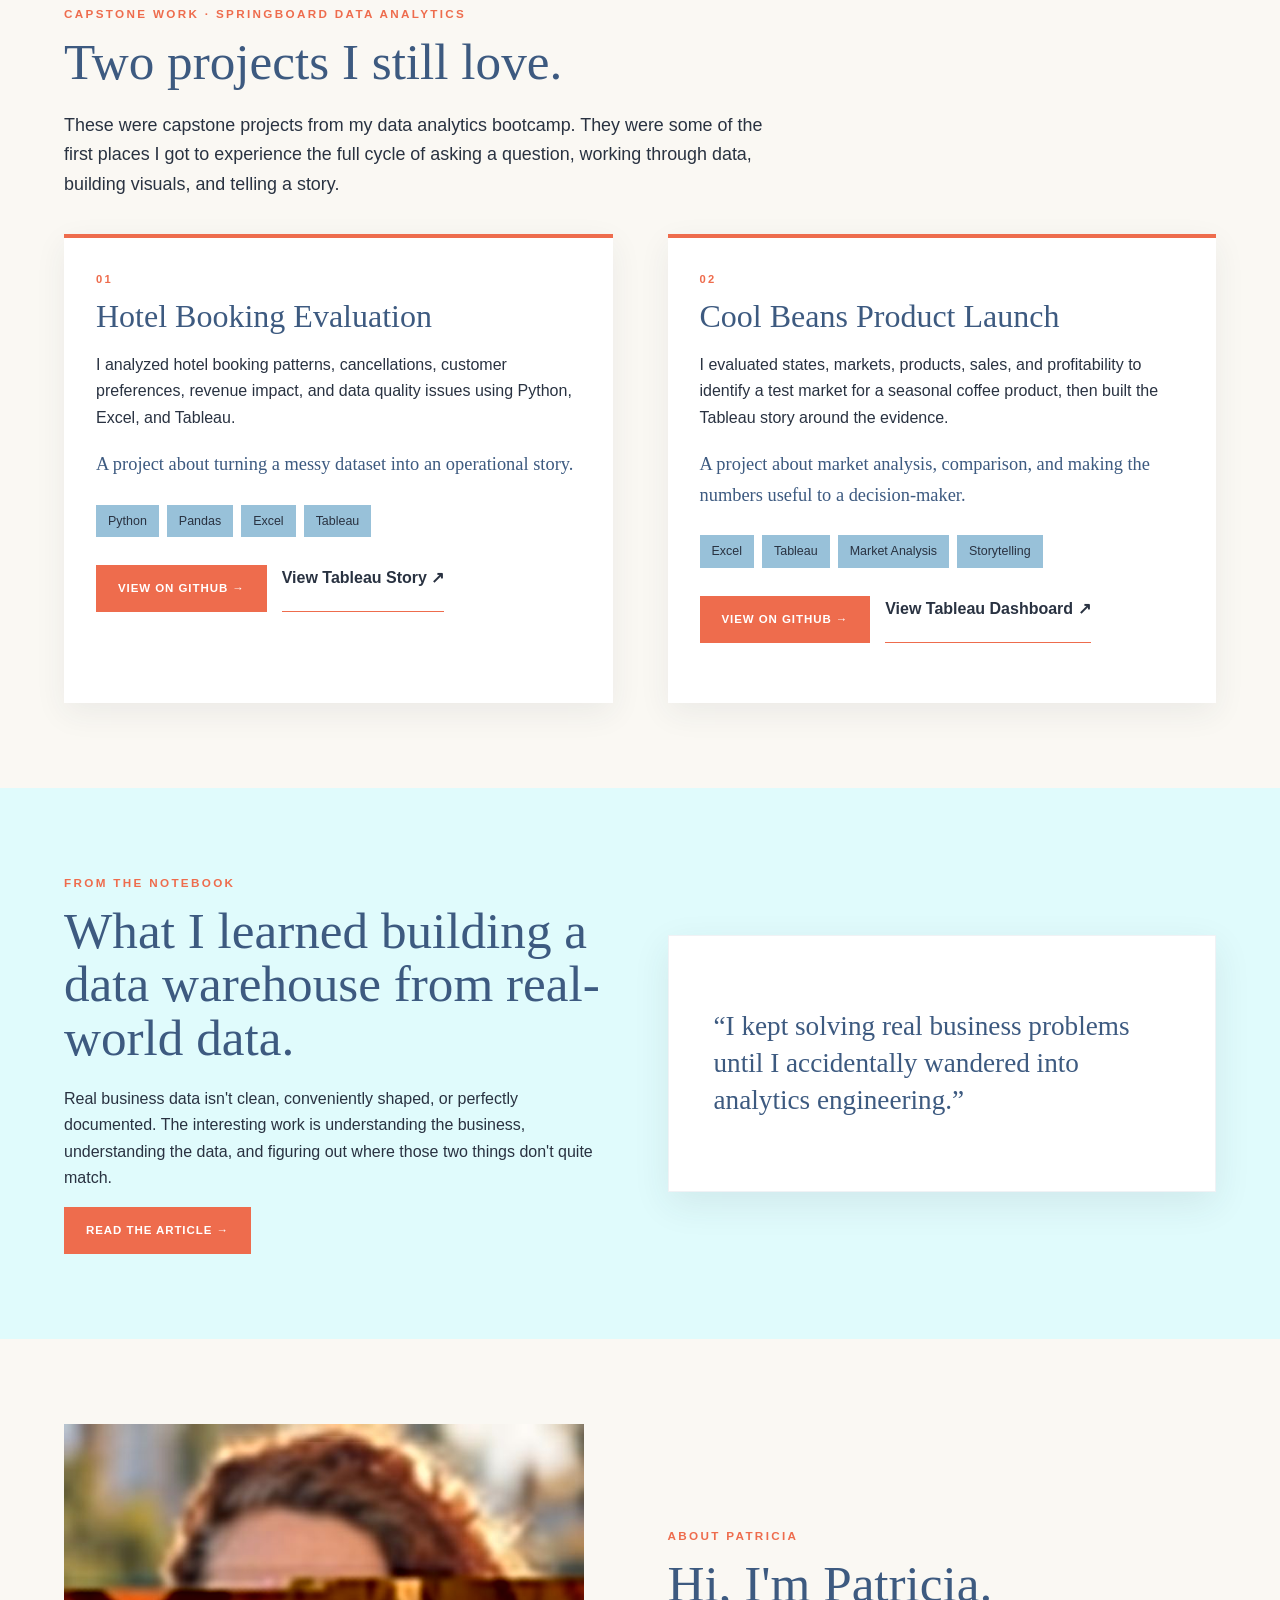
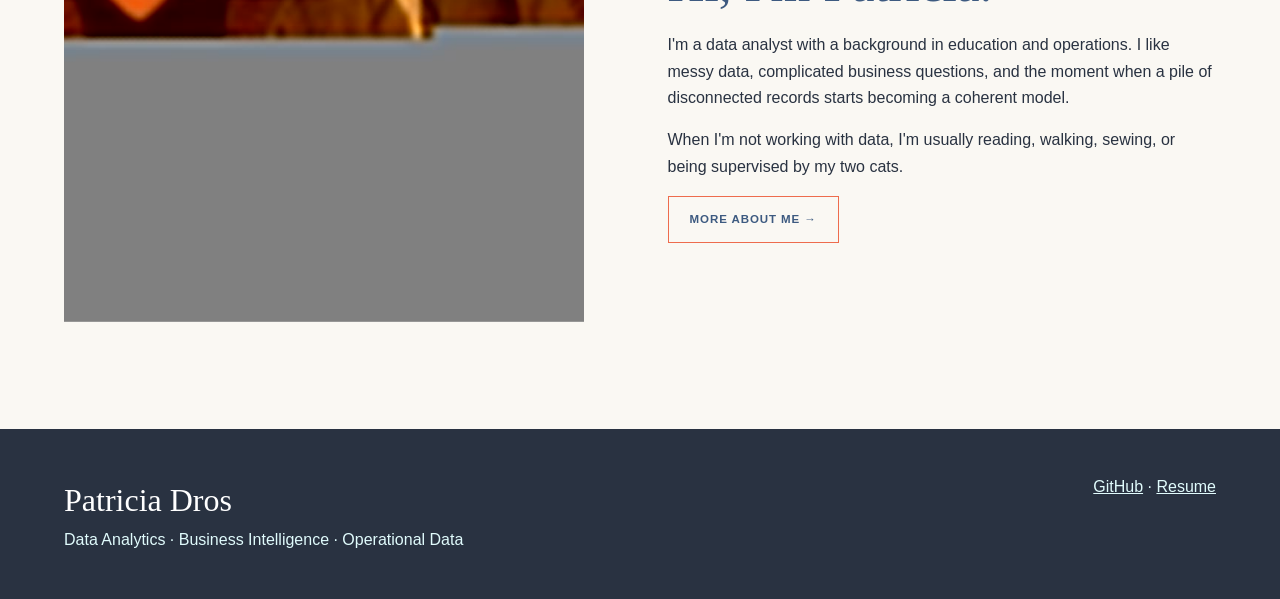
==== commit 3897785d: "Finalize portfolio homepage and headshot" ====
--- a/index.html
+++ b/index.html
@@ -2,96 +2,31 @@
 <html lang="en">
 <head>
 <meta charset="utf-8"><meta name="viewport" content="width=device-width,initial-scale=1">
-<title>Patricia Dros | Data Analytics & Business Intelligence</title>
-<link rel="stylesheet" href="style.css">
+<title>Patricia Dros | Data Analytics & Business Intelligence</title><link rel="stylesheet" href="style.css">
 </head>
 <body>
-<nav class="site-nav">
-  <div>
-    <a class="brand" href="index.html">Patricia Dros</a>
-    <p class="tagline">Data Analytics · Business Intelligence · Operational Data</p>
-  </div>
-  <ul class="nav-links">
-    <li><a class="active" href="index.html">Home</a></li><li><a href="projects.html">Projects</a></li><li><a href="writing.html">Writing</a></li><li><a href="about.html">About</a></li><li><a href="resume.html">Resume</a></li>
-  </ul>
-</nav>
-
+<nav class="site-nav"><div><a class="brand" href="index.html">Patricia Dros</a><p class="tagline">Data Analytics · Business Intelligence · Operational Data</p></div>
+<ul class="nav-links"><li><a class="active" href="index.html">Home</a></li><li><a href="projects.html">Projects</a></li><li><a href="writing.html">Writing</a></li><li><a href="about.html">About</a></li><li><a href="resume.html">Resume</a></li></ul></nav>
 <main>
-<section class="hero">
-  <div>
-    <div class="eyebrow">Data · Analysis · Storytelling</div>
-    <h1>I turn messy data into useful business information.</h1>
-    <p class="lead">I build data systems, investigate business questions, and create visual stories that make complex information easier to understand and use.</p>
-    <div class="buttons"><a class="button primary" href="projects.html">Explore My Work →</a><a class="button secondary" href="about.html">About Me</a></div>
-    <div class="skills">SQL · Python · MySQL · Tableau · Excel</div>
-  </div>
-  <img class="hero-photo" src="assets/patricia-headshot.png" alt="Portrait of Patricia Dros">
-</section>
-
-<section class="pale">
-  <div class="section-intro"><div class="eyebrow">Featured Project</div><h2>Environmental Operational BI Warehouse</h2></div>
-  <div class="grid">
-    <div>
-      <p>A production-style dimensional data warehouse built from real operational data. The project brings together payroll, laboratory, contracts, work authorizations, and project information to answer questions about revenue, cost, and profitability.</p>
-      <div class="tags"><span class="tag">SQL</span><span class="tag">Python</span><span class="tag">MySQL</span><span class="tag">Tableau</span><span class="tag">Dimensional Modeling</span></div>
-      <div class="note"><strong>The interesting part:</strong> testing the first model exposed business costs that weren't represented in the original data. The model got better because the business didn't fit neatly into the first version.</div>
-      <a class="button primary" href="https://github.com/PatriciaDros/environmental-operational-bi-warehouse">Explore the Warehouse →</a>
-    </div>
-    <div class="card"><img src="assets/dashboard-preview.svg" alt="Illustrative project profitability dashboard preview" style="width:100%;display:block"></div>
-  </div>
-</section>
-
-<section>
-  <div class="section-intro"><div class="eyebrow">Capstone Work · Springboard Data Analytics</div><h2>Two projects I still love.</h2><p class="lead">These were capstone projects from my data analytics bootcamp. They were some of the first places I got to experience the full cycle of asking a question, working through data, building visuals, and telling a story.</p></div>
-  <div class="grid project-grid">
-    <article class="project-card">
-      <div class="project-number">01</div>
-      <h3>Hotel Booking Evaluation</h3>
-      <p>I analyzed hotel booking patterns, cancellations, customer preferences, revenue impact, and data quality issues using Python, Excel, and Tableau.</p>
-      <p class="project-punch">A project about turning a messy dataset into an operational story.</p>
-      <div class="tags"><span class="tag">Python</span><span class="tag">Pandas</span><span class="tag">Excel</span><span class="tag">Tableau</span></div>
-      <div class="buttons"><a class="button primary" href="https://github.com/PatriciaDros/Hotel-Booking-Evaluation">View on GitHub →</a><a class="text-link" href="https://public.tableau.com/app/profile/patricia.dros/viz/HotelBookingEvaluation/Story1">View Tableau Story ↗</a></div>
-    </article>
-    <article class="project-card">
-      <div class="project-number">02</div>
-      <h3>Cool Beans Product Launch</h3>
-      <p>I evaluated states, markets, products, sales, and profitability to identify a test market for a seasonal coffee product, then built the Tableau story around the evidence.</p>
-      <p class="project-punch">A project about market analysis, comparison, and making the numbers useful to a decision-maker.</p>
-      <div class="tags"><span class="tag">Excel</span><span class="tag">Tableau</span><span class="tag">Market Analysis</span><span class="tag">Storytelling</span></div>
-      <div class="buttons"><a class="button primary" href="https://github.com/PatriciaDros/Cool-Beans-Product-Launch">View on GitHub →</a><a class="text-link" href="https://public.tableau.com/app/profile/patricia.dros/viz/CoffeeChainProductLaunch/Presentation">View Tableau Dashboard ↗</a></div>
-    </article>
-  </div>
-</section>
-
-<section class="pale">
-  <div class="grid">
-    <div>
-      <div class="eyebrow">From the Notebook</div>
-      <h2>What I learned building a data warehouse from real-world data.</h2>
-      <p>Real business data isn't clean, conveniently shaped, or perfectly documented. The interesting work is understanding the business, understanding the data, and figuring out where those two things don't quite match.</p>
-      <a class="button primary" href="writing.html">Read the Article →</a>
-    </div>
-    <div class="card quote-card"><p>“The problem wasn't the arithmetic. It was making sure the model represented the business.”</p></div>
-  </div>
-</section>
-
-<section class="about-strip">
-  <div class="grid">
-    <img class="about-photo" src="assets/patricia-headshot.png" alt="Portrait of Patricia Dros">
-    <div>
-      <div class="eyebrow">About Patricia</div>
-      <h2>Hi, I'm Patricia.</h2>
-      <p>I'm a data analyst with a background in education and operations. I like messy data, complicated business questions, and the moment when a pile of disconnected records starts becoming a coherent model.</p>
-      <p>When I'm not working with data, I'm usually reading, walking, sewing, or being supervised by my two cats.</p>
-      <a class="button secondary" href="about.html">More About Me →</a>
-    </div>
-  </div>
-</section>
+<section class="hero"><div><div class="eyebrow">Data · Analysis · Storytelling</div>
+<h1>I turn messy data into useful business information.</h1>
+<p class="lead">I build data systems, investigate business questions, and create visual stories that make complex information easier to understand and use.</p>
+<div class="buttons"><a class="button primary" href="projects.html">Explore My Work →</a><a class="button secondary" href="about.html">About Me</a></div>
+<div class="skills">SQL · Python · MySQL · Tableau · Excel</div></div>
+<img class="hero-photo" src="assets/patricia-headshot.jpg" alt="Portrait of Patricia Dros"></section>
+<section class="pale"><div class="section-intro"><div class="eyebrow">Featured Project</div><h2>Environmental Operational BI Warehouse</h2></div><div class="grid"><div>
+<p>A production-style dimensional data warehouse built from real operational data. The project brings together payroll, laboratory, contracts, work authorizations, billing, and project information to answer questions about revenue, cost, and profitability.</p>
+<div class="tags"><span class="tag">SQL</span><span class="tag">Python</span><span class="tag">MySQL</span><span class="tag">Tableau</span><span class="tag">Dimensional Modeling</span></div>
+<div class="note"><strong>The interesting part:</strong> testing the first model exposed business costs that weren't represented in the original data. The model got better because the business didn't fit neatly into the first version.</div>
+<a class="button primary" href="https://github.com/PatriciaDros/environmental-operational-bi-warehouse">Explore the Warehouse →</a>
+</div><div class="card"><img src="assets/dashboard-preview.svg" alt="Illustrative project profitability dashboard preview" style="width:100%;display:block"></div></div></section>
+<section><div class="section-intro"><div class="eyebrow">Capstone Work · Springboard Data Analytics</div><h2>Two projects I still love.</h2><p class="lead">These were capstone projects from my data analytics bootcamp. They were some of the first places I got to experience the full cycle of asking a question, working through data, building visuals, and telling a story.</p></div>
+<div class="grid project-grid">
+<article class="project-card"><div class="project-number">01</div><h3>Hotel Booking Evaluation</h3><p>I analyzed hotel booking patterns, cancellations, customer preferences, revenue impact, and data quality issues using Python, Excel, and Tableau.</p><p class="project-punch">A project about turning a messy dataset into an operational story.</p><div class="tags"><span class="tag">Python</span><span class="tag">Pandas</span><span class="tag">Excel</span><span class="tag">Tableau</span></div><div class="buttons"><a class="button primary" href="https://github.com/PatriciaDros/Hotel-Booking-Evaluation">View on GitHub →</a><a class="text-link" href="https://public.tableau.com/app/profile/patricia.dros/viz/HotelBookingEvaluation/Story1">View Tableau Story ↗</a></div></article>
+<article class="project-card"><div class="project-number">02</div><h3>Cool Beans Product Launch</h3><p>I evaluated states, markets, products, sales, and profitability to identify a test market for a seasonal coffee product, then built the Tableau story around the evidence.</p><p class="project-punch">A project about market analysis, comparison, and making the numbers useful to a decision-maker.</p><div class="tags"><span class="tag">Excel</span><span class="tag">Tableau</span><span class="tag">Market Analysis</span><span class="tag">Storytelling</span></div><div class="buttons"><a class="button primary" href="https://github.com/PatriciaDros/Cool-Beans-Product-Launch">View on GitHub →</a><a class="text-link" href="https://public.tableau.com/app/profile/patricia.dros/viz/CoffeeChainProductLaunch/Presentation">View Tableau Dashboard ↗</a></div></article>
+</div></section>
+<section class="pale"><div class="grid"><div><div class="eyebrow">From the Notebook</div><h2>What I learned building a data warehouse from real-world data.</h2><p>Real business data isn't clean, conveniently shaped, or perfectly documented. The interesting work is understanding the business, understanding the data, and figuring out where those two things don't quite match.</p><a class="button primary" href="writing.html">Read the Article →</a></div><div class="card quote-card"><p>“I kept solving real business problems until I accidentally wandered into analytics engineering.”</p></div></div></section>
+<section class="about-strip"><div class="grid"><img class="about-photo" src="assets/patricia-headshot.jpg" alt="Portrait of Patricia Dros"><div><div class="eyebrow">About Patricia</div><h2>Hi, I'm Patricia.</h2><p>I'm a data analyst with a background in education and operations. I like messy data, complicated business questions, and the moment when a pile of disconnected records starts becoming a coherent model.</p><p>When I'm not working with data, I'm usually reading, walking, sewing, or being supervised by my two cats.</p><a class="button secondary" href="about.html">More About Me →</a></div></div></section>
 </main>
-
-<footer>
-  <div><div class="brand">Patricia Dros</div><p>Data Analytics · Business Intelligence · Operational Data</p></div>
-  <p><a href="https://github.com/PatriciaDros">GitHub</a> · <a href="resume.html">Resume</a></p>
-</footer>
-</body>
-</html>+<footer><div><div class="brand">Patricia Dros</div><p>Data Analytics · Business Intelligence · Operational Data</p></div><p><a href="https://github.com/PatriciaDros">GitHub</a> · <a href="resume.html">Resume</a></p></footer>
+</body></html>
--- a/style.css
+++ b/style.css
@@ -1,3 +1,24 @@
 :root{--blue:#3d5a80;--sky:#98c1d9;--pale:#e0fbfc;--terra:#ee6c4d;--ink:#293241;--cream:#faf8f3;--white:#fff}
 *{box-sizing:border-box}html{scroll-behavior:smooth}body{margin:0;background:var(--cream);color:var(--ink);font-family:Arial,Helvetica,sans-serif;line-height:1.65}
-h1,h2,h3,.brand{font-family:Georgia,"Times New Roman",serif;font-weight:400;color:var(--blue)}a{color:inherit}.site-nav{padding:22px 5vw;background:rgba(250,248,243,.97);border-bottom:1px solid #e8e3db;display:flex;justify-content:space-between;align-items:center;gap:30px;position:sticky;top:0;z-index:10}.brand{font-size:2rem;text-decoration:none}.tagline{margin:0;font-size:.68rem;letter-spacing:.17em;text-transform:uppercase}.nav-links{display:flex;gap:25px;list-style:none;margin:0;padding:0;flex-wrap:wrap}.nav-links a{text-decoration:none}.nav-links a:hover,.active{color:var(--terra)!important}.container{max-width:1200px;margin:auto}.hero{min-height:650px;padding:85px 5vw;display:grid;grid-template-columns:1.05fr .95fr;align-items:center;background:linear-gradient(115deg,var(--cream) 0 55%,var(--pale) 55% 100%)}.eyebrow{color:var(--terra);font-size:.73rem;font-weight:bold;letter-spacing:.2em;text-transform:uppercase}h1{font-size:clamp(3.2rem,6vw,6rem);line-height:.98;margin:16px 0 25px}h2{font-size:clamp(2.4rem,4vw,4.2rem);line-height:1.04;margin:12px 0 22px}.lead{font-size:1.12rem;max-width:650px}.buttons{display:flex;gap:15px;flex-wrap:wrap;margin:28px 0}.button{display:inline-block;padding:13px 21px;border:1px solid var(--terra);text-decoration:none;text-transform:uppercase;letter-spacing:.08em;font-size:.72rem;font-weight:bold}.primary{background:var(--terra);color:#fff}.secondary{color:var(--blue)}.skills{font-size:.72rem;letter-spacing:.18em;text-transform:uppercase}.hero-photo{width:min(100%,500px);justify-self:end;border-radius:4px;box-shadow:18px 18px 0 rgba(61,90,128,.14)}section{padding:85px 5vw}.pale{background:var(--pale)}.grid{display:grid;grid-template-columns:1fr 1fr;gap:55px;align-items:center}.card{background:var(--white);padding:30px;box-shadow:0 12px 35px rgba(41,50,65,.09);border:1px solid rgba(61,90,128,.08)}.tags{display:flex;flex-wrap:wrap;gap:8px;margin:25px 0}.tag{background:var(--sky);padding:6px 12px;font-size:.78rem}.note{border-left:4px solid var(--terra);padding:18px 22px;background:rgba(255,255,255,.72);margin:25px 0}.project-card{padding:30px;background:#fff;border-top:4px solid var(--terra)}.page-header{padding:90px 5vw 55px}.page-header h1{max-width:900px}.article{max-width:850px;margin:auto}.article h2{font-size:2.2rem}.article p{font-size:1.05rem}.article blockquote{margin:35px 0;padding:20px 25px;border-left:4px solid var(--terra);background:var(--pale);font:1.25rem/1.5 Georgia,serif;color:var(--blue)}.about-photo{width:100%;max-width:520px;display:block}footer{padding:45px 5vw;background:var(--ink);color:#fff;display:flex;justify-content:space-between;gap:30px;flex-wrap:wrap}footer .brand{color:#fff}footer p{margin:0;color:var(--pale)}@media(max-width:800px){.site-nav{align-items:flex-start;flex-direction:column}.hero,.grid{grid-template-columns:1fr}.hero{background:var(--cream);padding-top:55px}.hero-photo{justify-self:start;margin-top:30px}.nav-links{gap:14px}section{padding:60px 6vw}}+h1,h2,h3,.brand{font-family:Georgia,"Times New Roman",serif;font-weight:400;color:var(--blue)}a{color:inherit}
+.site-nav{padding:22px 5vw;background:rgba(250,248,243,.97);border-bottom:1px solid #e8e3db;display:flex;justify-content:space-between;align-items:center;gap:30px;position:sticky;top:0;z-index:10}
+.brand{font-size:2rem;text-decoration:none}.tagline{margin:0;font-size:.68rem;letter-spacing:.17em;text-transform:uppercase}
+.nav-links{display:flex;gap:25px;list-style:none;margin:0;padding:0;flex-wrap:wrap}.nav-links a{text-decoration:none}.nav-links a:hover,.active{color:var(--terra)!important}
+.container{max-width:1200px;margin:auto}.hero{min-height:680px;padding:90px 5vw;display:grid;grid-template-columns:1.05fr .95fr;align-items:center;background:linear-gradient(115deg,var(--cream) 0 55%,var(--pale) 55% 100%)}
+.eyebrow{color:var(--terra);font-size:.73rem;font-weight:bold;letter-spacing:.2em;text-transform:uppercase}h1{font-size:clamp(3.2rem,6vw,6rem);line-height:.98;margin:16px 0 25px}
+h2{font-size:clamp(2.4rem,4vw,4.2rem);line-height:1.04;margin:12px 0 22px}h3{font-size:2rem;line-height:1.1;margin:10px 0 18px}.lead{font-size:1.12rem;max-width:700px}
+.buttons{display:flex;gap:15px;flex-wrap:wrap;margin:28px 0}.button{display:inline-block;padding:13px 21px;border:1px solid var(--terra);text-decoration:none;text-transform:uppercase;letter-spacing:.08em;font-size:.72rem;font-weight:bold}
+.primary{background:var(--terra);color:#fff}.secondary{color:var(--blue)}.text-link{font-weight:bold;text-decoration:none;border-bottom:1px solid var(--terra);padding-bottom:2px}
+.skills{font-size:.72rem;letter-spacing:.18em;text-transform:uppercase}.hero-photo{width:min(100%,500px);justify-self:end;border-radius:4px;box-shadow:18px 18px 0 rgba(61,90,128,.14)}
+section{padding:85px 5vw}.pale{background:var(--pale)}.grid{display:grid;grid-template-columns:1fr 1fr;gap:55px;align-items:center}.section-intro{max-width:900px;margin-bottom:35px}
+.card{background:var(--white);padding:30px;box-shadow:0 12px 35px rgba(41,50,65,.09);border:1px solid rgba(61,90,128,.08)}
+.tags{display:flex;flex-wrap:wrap;gap:8px;margin:25px 0}.tag{background:var(--sky);padding:6px 12px;font-size:.78rem}
+.note{border-left:4px solid var(--terra);padding:18px 22px;background:rgba(255,255,255,.72);margin:25px 0}.project-grid{align-items:stretch}
+.project-card{padding:32px;background:#fff;border-top:4px solid var(--terra);height:100%;box-shadow:0 10px 30px rgba(41,50,65,.07)}.project-number{font-size:.7rem;font-weight:bold;letter-spacing:.2em;color:var(--terra)}
+.project-punch{font-family:Georgia,"Times New Roman",serif;font-size:1.15rem;color:var(--blue)}
+.page-header{padding:90px 5vw 55px}.page-header h1{max-width:1000px}.article{max-width:850px;margin:auto}.article h2{font-size:2.2rem}.article p{font-size:1.05rem}
+.article blockquote{margin:35px 0;padding:20px 25px;border-left:4px solid var(--terra);background:var(--pale);font:1.25rem/1.5 Georgia,serif;color:var(--blue)}
+.about-photo{width:100%;max-width:520px;display:block}.quote-card{font:1.7rem/1.35 Georgia,serif;color:var(--blue);padding:45px}
+.about-strip{background:var(--cream)}
+footer{padding:45px 5vw;background:var(--ink);color:#fff;display:flex;justify-content:space-between;gap:30px;flex-wrap:wrap}footer .brand{color:#fff}footer p{margin:0;color:var(--pale)}
+@media(max-width:800px){.site-nav{align-items:flex-start;flex-direction:column}.hero,.grid{grid-template-columns:1fr}.hero{background:var(--cream);padding-top:55px}.hero-photo{justify-self:start;margin-top:30px}.nav-links{gap:14px}section{padding:60px 6vw}}
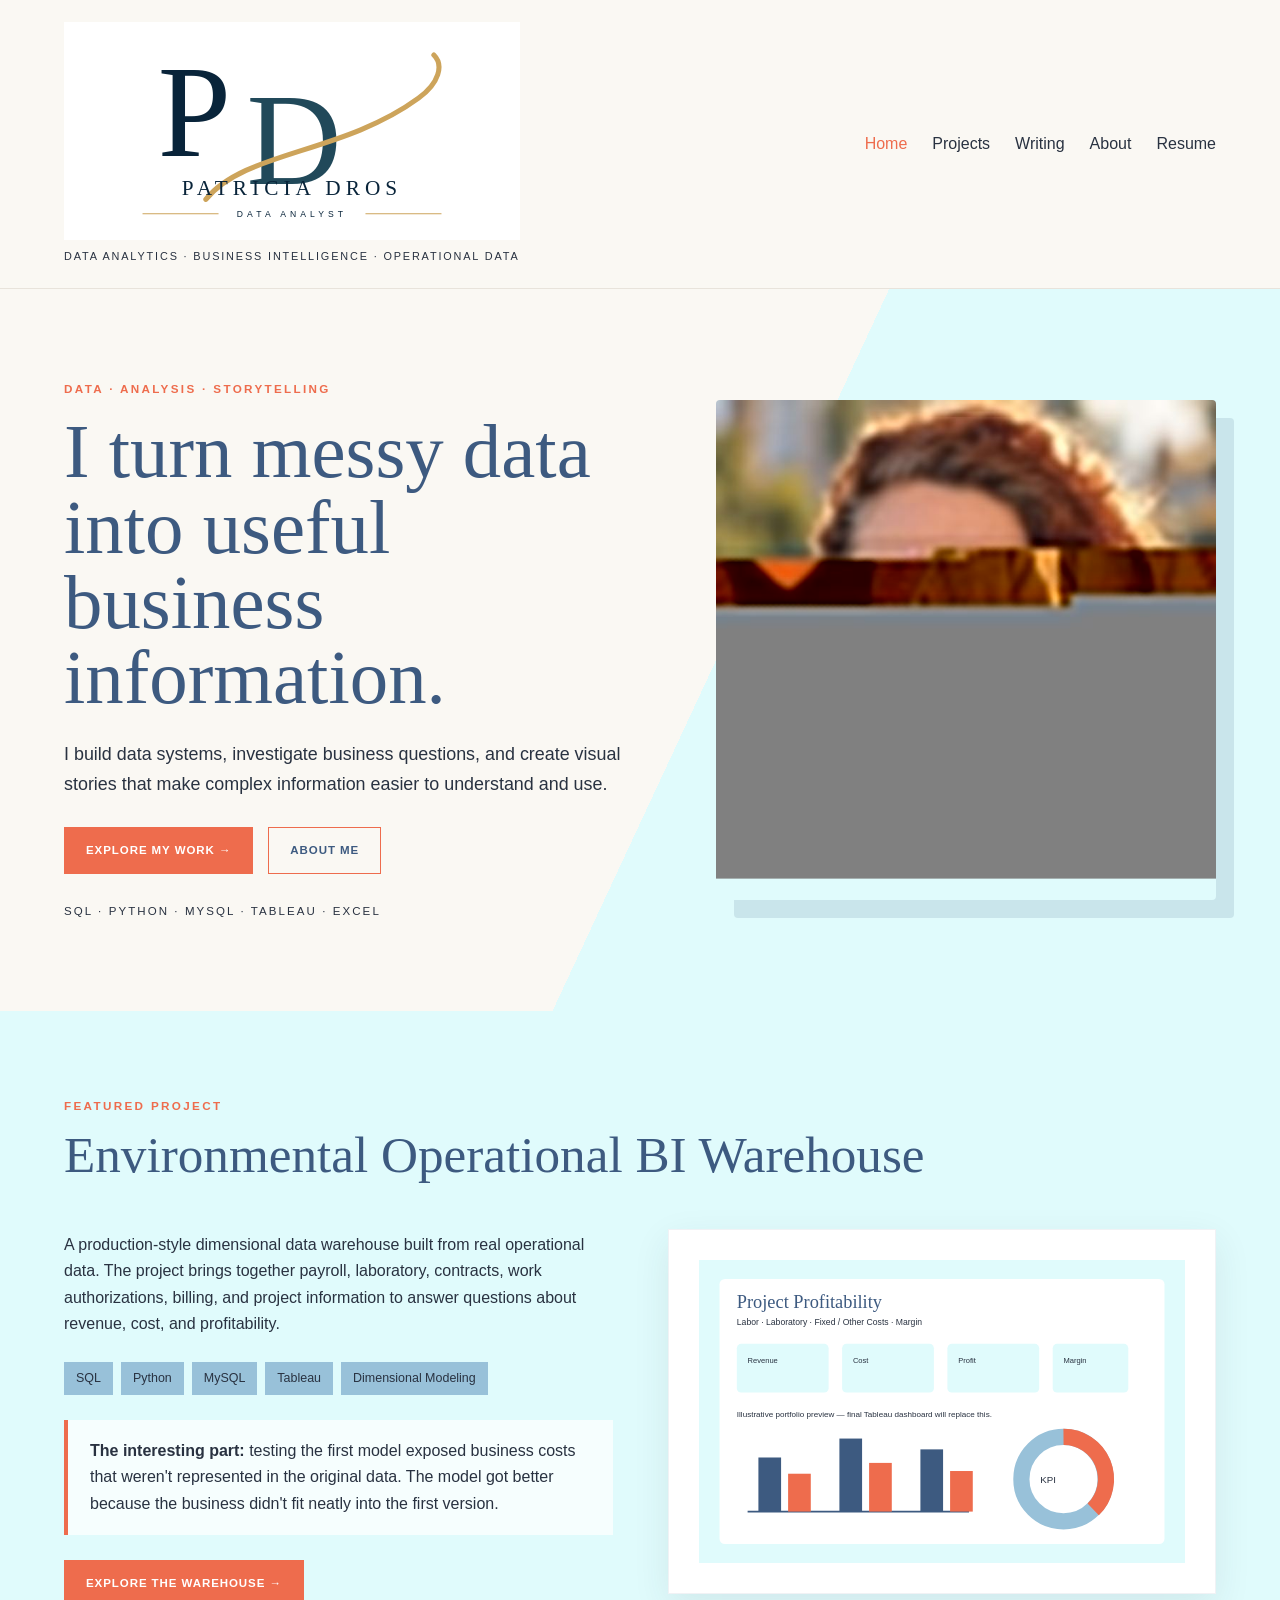
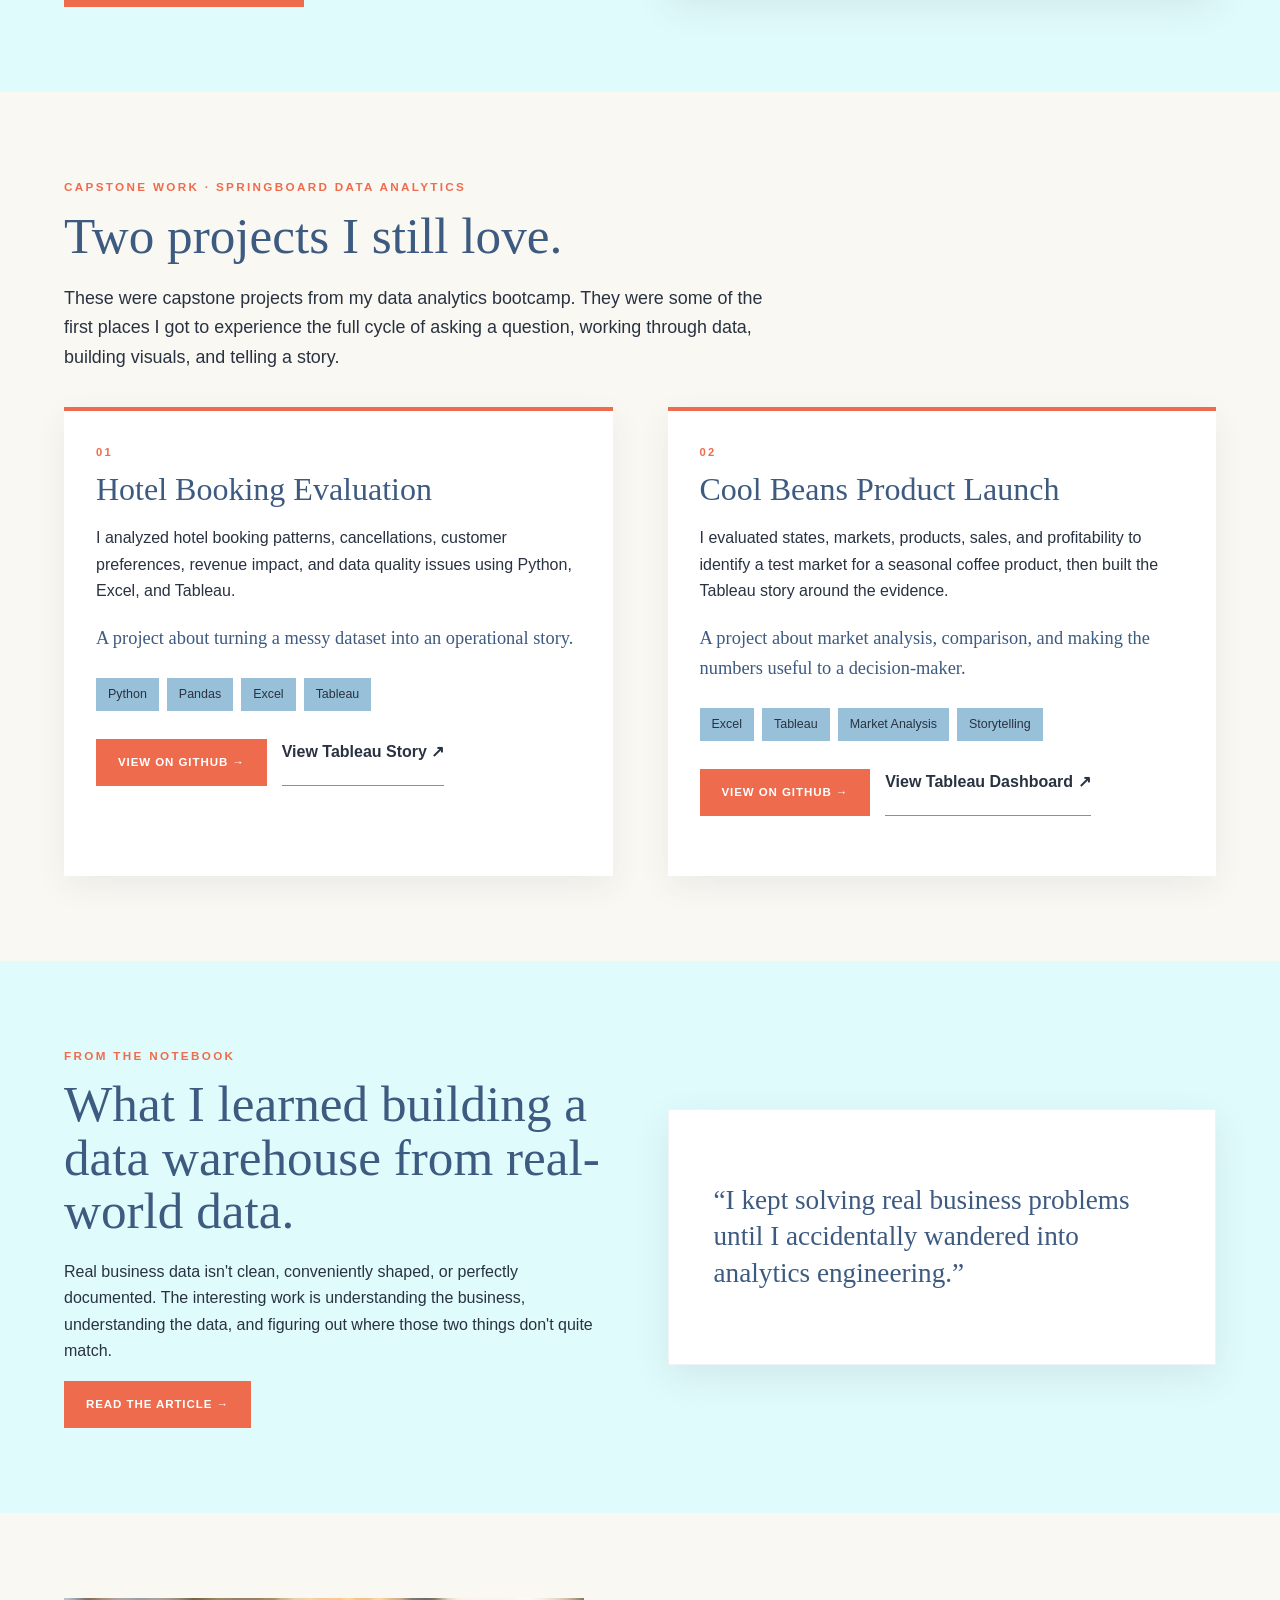
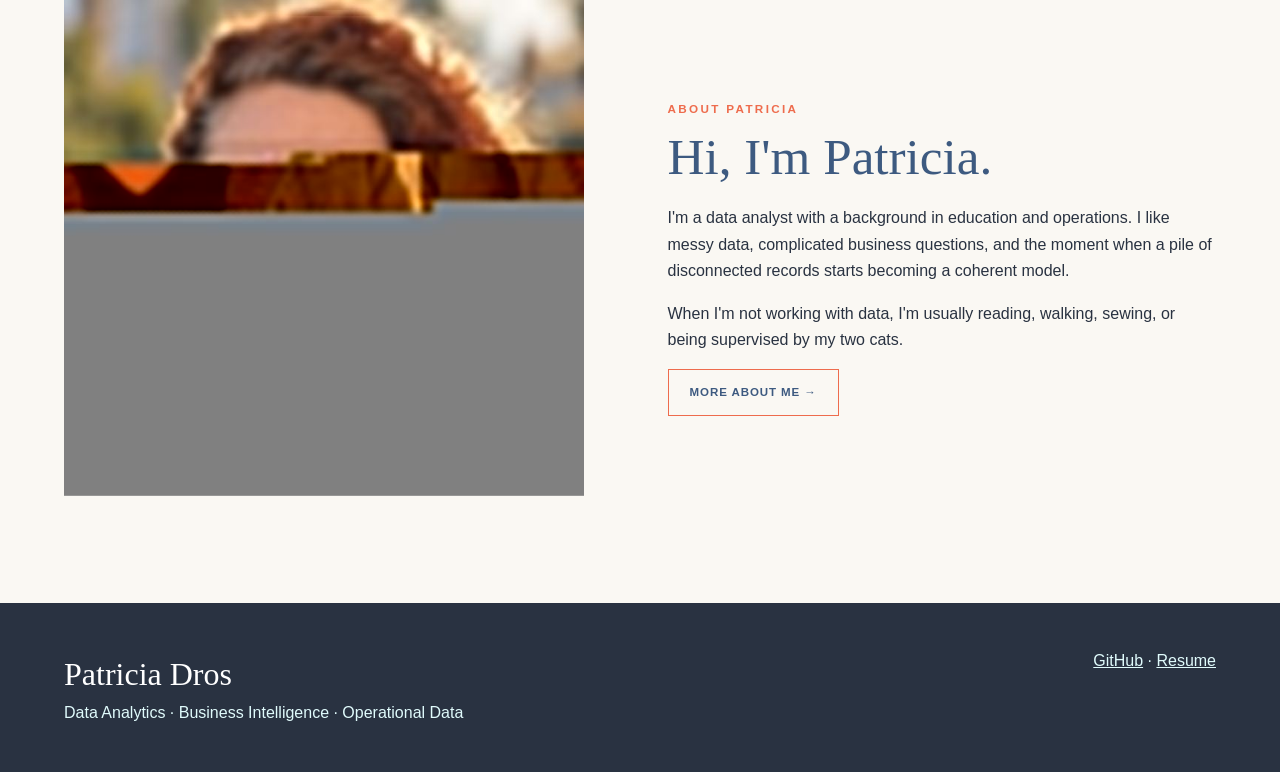
==== commit 6d78d957: "Use Patricia Dros logo in site header" ====
--- a/index.html
+++ b/index.html
@@ -5,7 +5,7 @@
 <title>Patricia Dros | Data Analytics & Business Intelligence</title><link rel="stylesheet" href="style.css">
 </head>
 <body>
-<nav class="site-nav"><div><a class="brand" href="index.html">Patricia Dros</a><p class="tagline">Data Analytics · Business Intelligence · Operational Data</p></div>
+<nav class="site-nav"><div><a class="brand-logo" href="index.html"><img src="assets/patricia-dros-logo.svg" alt="Patricia Dros — Data Analyst"></a><p class="tagline">Data Analytics · Business Intelligence · Operational Data</p></div>
 <ul class="nav-links"><li><a class="active" href="index.html">Home</a></li><li><a href="projects.html">Projects</a></li><li><a href="writing.html">Writing</a></li><li><a href="about.html">About</a></li><li><a href="resume.html">Resume</a></li></ul></nav>
 <main>
 <section class="hero"><div><div class="eyebrow">Data · Analysis · Storytelling</div>
--- a/style.css
+++ b/style.css
@@ -20,5 +20,12 @@
 .article blockquote{margin:35px 0;padding:20px 25px;border-left:4px solid var(--terra);background:var(--pale);font:1.25rem/1.5 Georgia,serif;color:var(--blue)}
 .about-photo{width:100%;max-width:520px;display:block}.quote-card{font:1.7rem/1.35 Georgia,serif;color:var(--blue);padding:45px}
 .about-strip{background:var(--cream)}
+.hobby-grid{display:grid;grid-template-columns:repeat(3,1fr);gap:18px;margin-top:36px}
+.hobby-card{margin:0;background:#fff;border:1px solid rgba(61,90,128,.08);box-shadow:0 12px 28px rgba(41,50,65,.09)}
+.hobby-card img{width:100%;aspect-ratio:1/1;object-fit:cover;display:block}
+.hobby-card figcaption{padding:14px 16px}
+.hobby-card figcaption strong{display:block;font-family:Georgia,"Times New Roman",serif;color:var(--blue);font-size:1.05rem;margin-bottom:4px}
+.hobby-card figcaption span{display:block;color:#6b7280;font-size:.92rem;line-height:1.5}
 footer{padding:45px 5vw;background:var(--ink);color:#fff;display:flex;justify-content:space-between;gap:30px;flex-wrap:wrap}footer .brand{color:#fff}footer p{margin:0;color:var(--pale)}
-@media(max-width:800px){.site-nav{align-items:flex-start;flex-direction:column}.hero,.grid{grid-template-columns:1fr}.hero{background:var(--cream);padding-top:55px}.hero-photo{justify-self:start;margin-top:30px}.nav-links{gap:14px}section{padding:60px 6vw}}
+@media(max-width:800px){.site-nav{align-items:flex-start;flex-direction:column}.hero,.grid{grid-template-columns:1fr}.hero{background:var(--cream);padding-top:55px}.hero-photo{justify-self:start;margin-top:30px}.nav-links{gap:14px}section{padding:60px 6vw}.hobby-grid{grid-template-columns:repeat(2,1fr)}}
+@media(max-width:560px){.hobby-grid{grid-template-columns:1fr}}
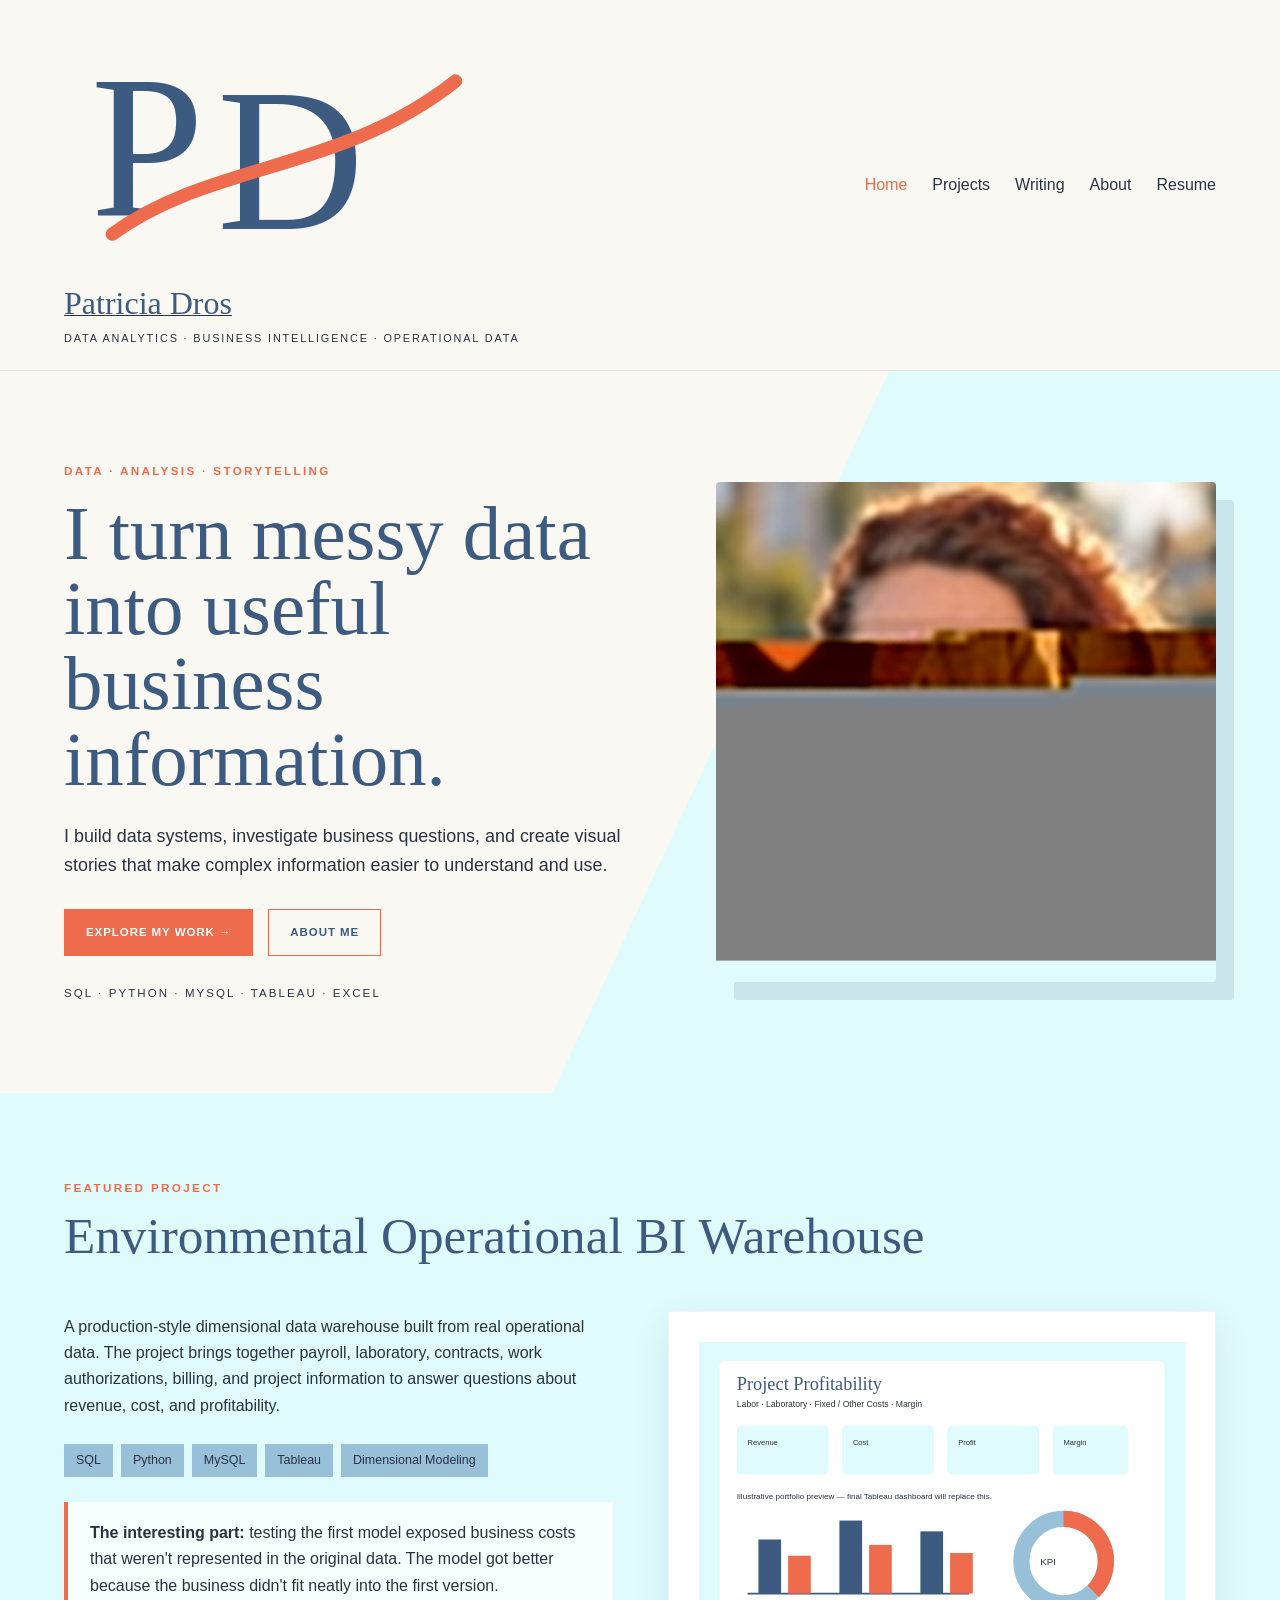
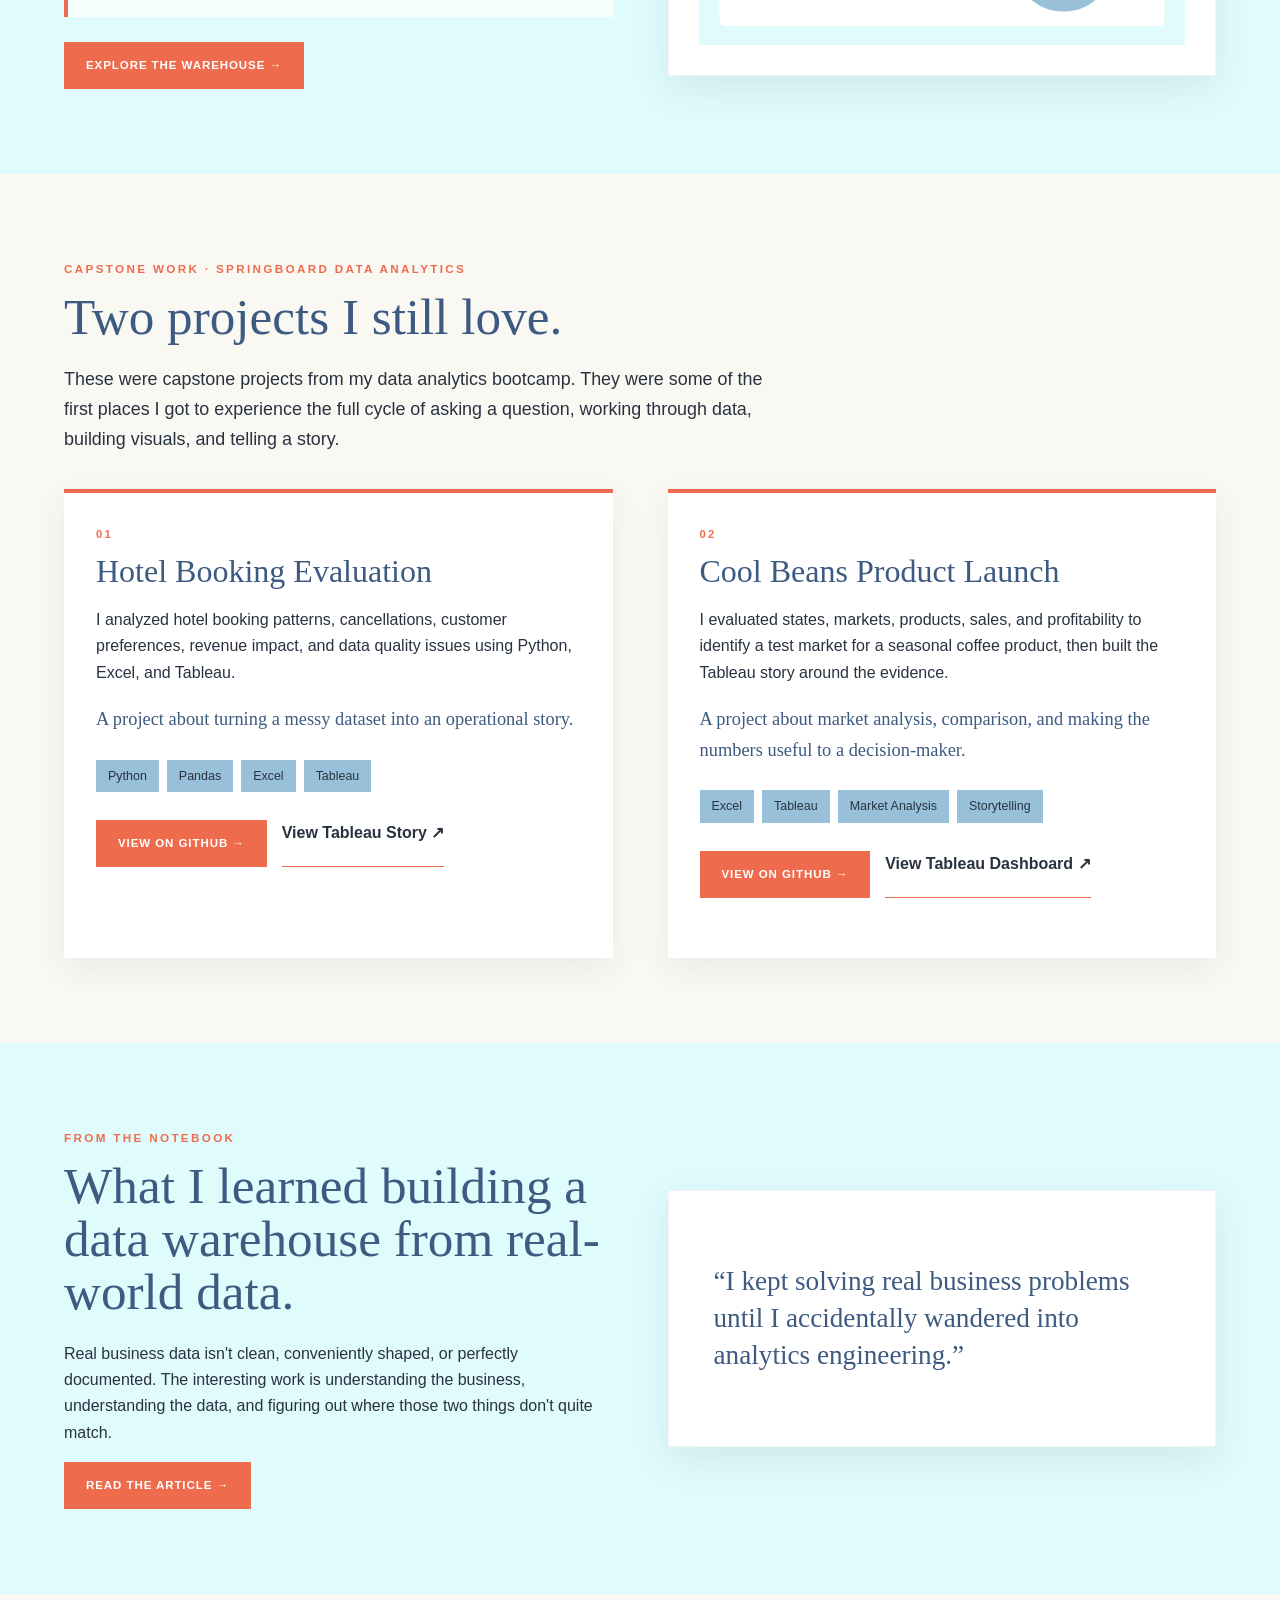
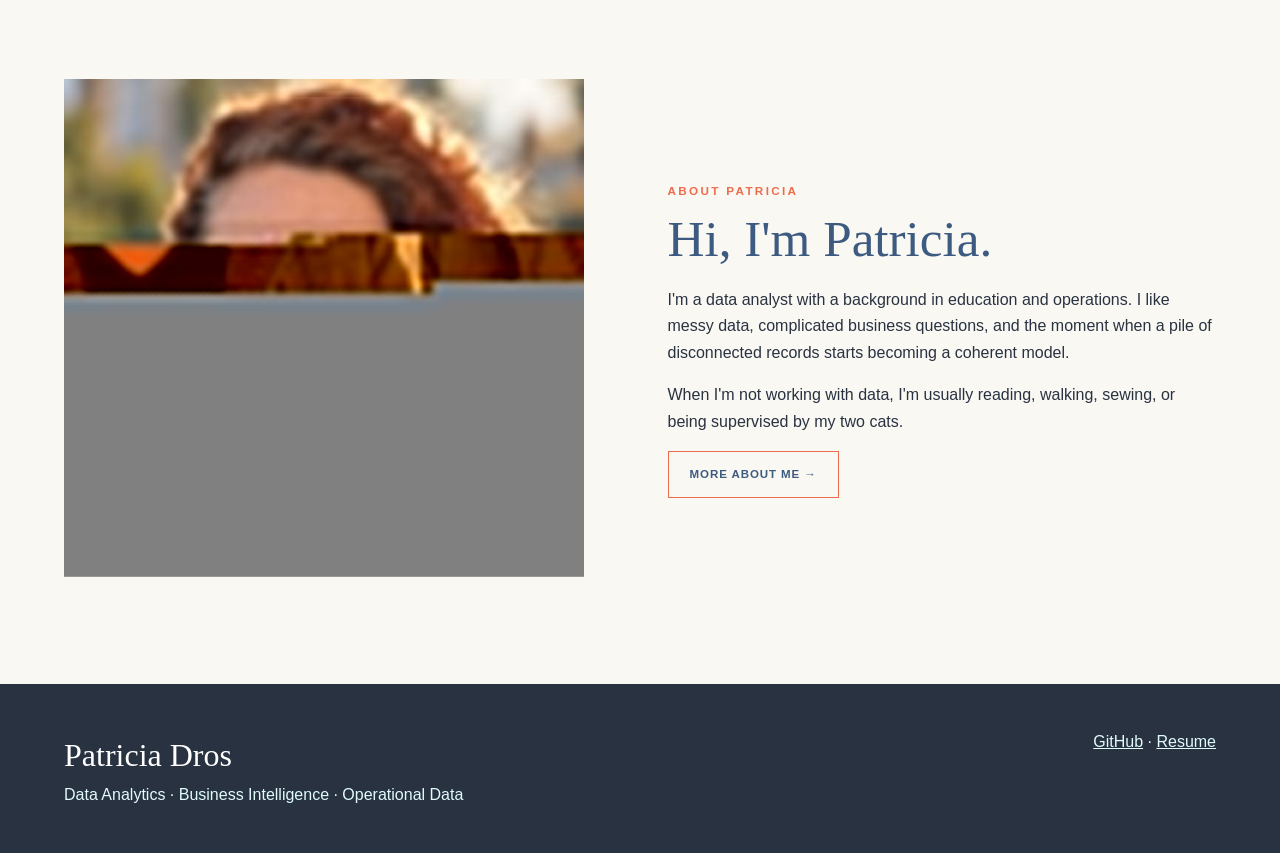
==== commit 791436a1: "Refine header brand lockup" ====
--- a/index.html
+++ b/index.html
@@ -5,7 +5,7 @@
 <title>Patricia Dros | Data Analytics & Business Intelligence</title><link rel="stylesheet" href="style.css">
 </head>
 <body>
-<nav class="site-nav"><div><a class="brand-logo" href="index.html"><img src="assets/patricia-dros-logo.svg" alt="Patricia Dros — Data Analyst"></a><p class="tagline">Data Analytics · Business Intelligence · Operational Data</p></div>
+<nav class="site-nav"><div><a class="brand-lockup" href="index.html"><img class="brand-mark" src="assets/patricia-dros-logo.svg" alt="" aria-hidden="true"><span class="brand">Patricia Dros</span></a><p class="tagline">Data Analytics · Business Intelligence · Operational Data</p></div>
 <ul class="nav-links"><li><a class="active" href="index.html">Home</a></li><li><a href="projects.html">Projects</a></li><li><a href="writing.html">Writing</a></li><li><a href="about.html">About</a></li><li><a href="resume.html">Resume</a></li></ul></nav>
 <main>
 <section class="hero"><div><div class="eyebrow">Data · Analysis · Storytelling</div>
--- a/style.css
+++ b/style.css
@@ -2,7 +2,9 @@
 *{box-sizing:border-box}html{scroll-behavior:smooth}body{margin:0;background:var(--cream);color:var(--ink);font-family:Arial,Helvetica,sans-serif;line-height:1.65}
 h1,h2,h3,.brand{font-family:Georgia,"Times New Roman",serif;font-weight:400;color:var(--blue)}a{color:inherit}
 .site-nav{padding:22px 5vw;background:rgba(250,248,243,.97);border-bottom:1px solid #e8e3db;display:flex;justify-content:space-between;align-items:center;gap:30px;position:sticky;top:0;z-index:10}
-.brand{font-size:2rem;text-decoration:none}.tagline{margin:0;font-size:.68rem;letter-spacing:.17em;text-transform:uppercase}
+.brand{font-size:2rem;text-decoration:none}
+.brand-logo{display:block;width:105px;line-height:0}.brand-logo img{display:block;width:100%;height:auto}.site-nav>div:first-child{min-width:220px}
+.tagline{margin:0;font-size:.68rem;letter-spacing:.17em;text-transform:uppercase}
 .nav-links{display:flex;gap:25px;list-style:none;margin:0;padding:0;flex-wrap:wrap}.nav-links a{text-decoration:none}.nav-links a:hover,.active{color:var(--terra)!important}
 .container{max-width:1200px;margin:auto}.hero{min-height:680px;padding:90px 5vw;display:grid;grid-template-columns:1.05fr .95fr;align-items:center;background:linear-gradient(115deg,var(--cream) 0 55%,var(--pale) 55% 100%)}
 .eyebrow{color:var(--terra);font-size:.73rem;font-weight:bold;letter-spacing:.2em;text-transform:uppercase}h1{font-size:clamp(3.2rem,6vw,6rem);line-height:.98;margin:16px 0 25px}
@@ -27,5 +29,5 @@
 .hobby-card figcaption strong{display:block;font-family:Georgia,"Times New Roman",serif;color:var(--blue);font-size:1.05rem;margin-bottom:4px}
 .hobby-card figcaption span{display:block;color:#6b7280;font-size:.92rem;line-height:1.5}
 footer{padding:45px 5vw;background:var(--ink);color:#fff;display:flex;justify-content:space-between;gap:30px;flex-wrap:wrap}footer .brand{color:#fff}footer p{margin:0;color:var(--pale)}
-@media(max-width:800px){.site-nav{align-items:flex-start;flex-direction:column}.hero,.grid{grid-template-columns:1fr}.hero{background:var(--cream);padding-top:55px}.hero-photo{justify-self:start;margin-top:30px}.nav-links{gap:14px}section{padding:60px 6vw}.hobby-grid{grid-template-columns:repeat(2,1fr)}}
+@media(max-width:800px){.brand-logo{width:95px}.site-nav{align-items:flex-start;flex-direction:column}.hero,.grid{grid-template-columns:1fr}.hero{background:var(--cream);padding-top:55px}.hero-photo{justify-self:start;margin-top:30px}.nav-links{gap:14px}section{padding:60px 6vw}.hobby-grid{grid-template-columns:repeat(2,1fr)}}
 @media(max-width:560px){.hobby-grid{grid-template-columns:1fr}}
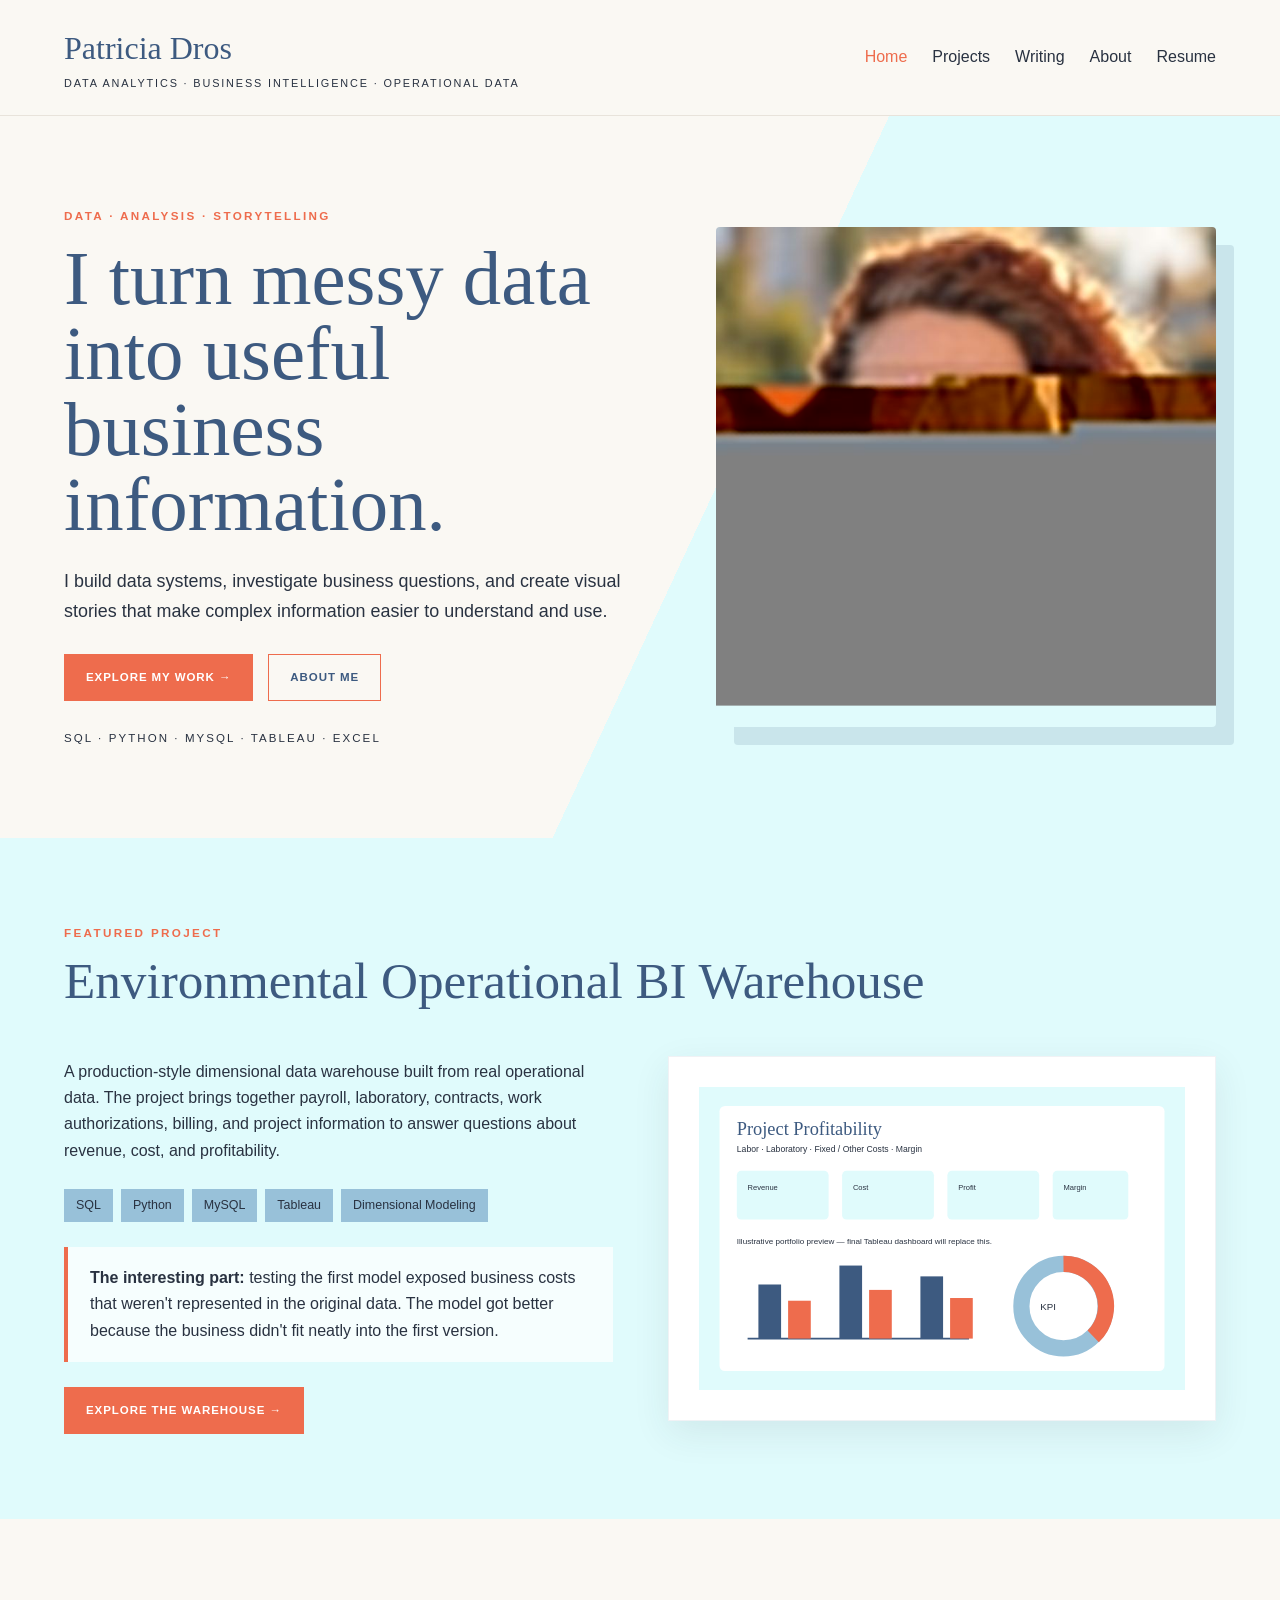
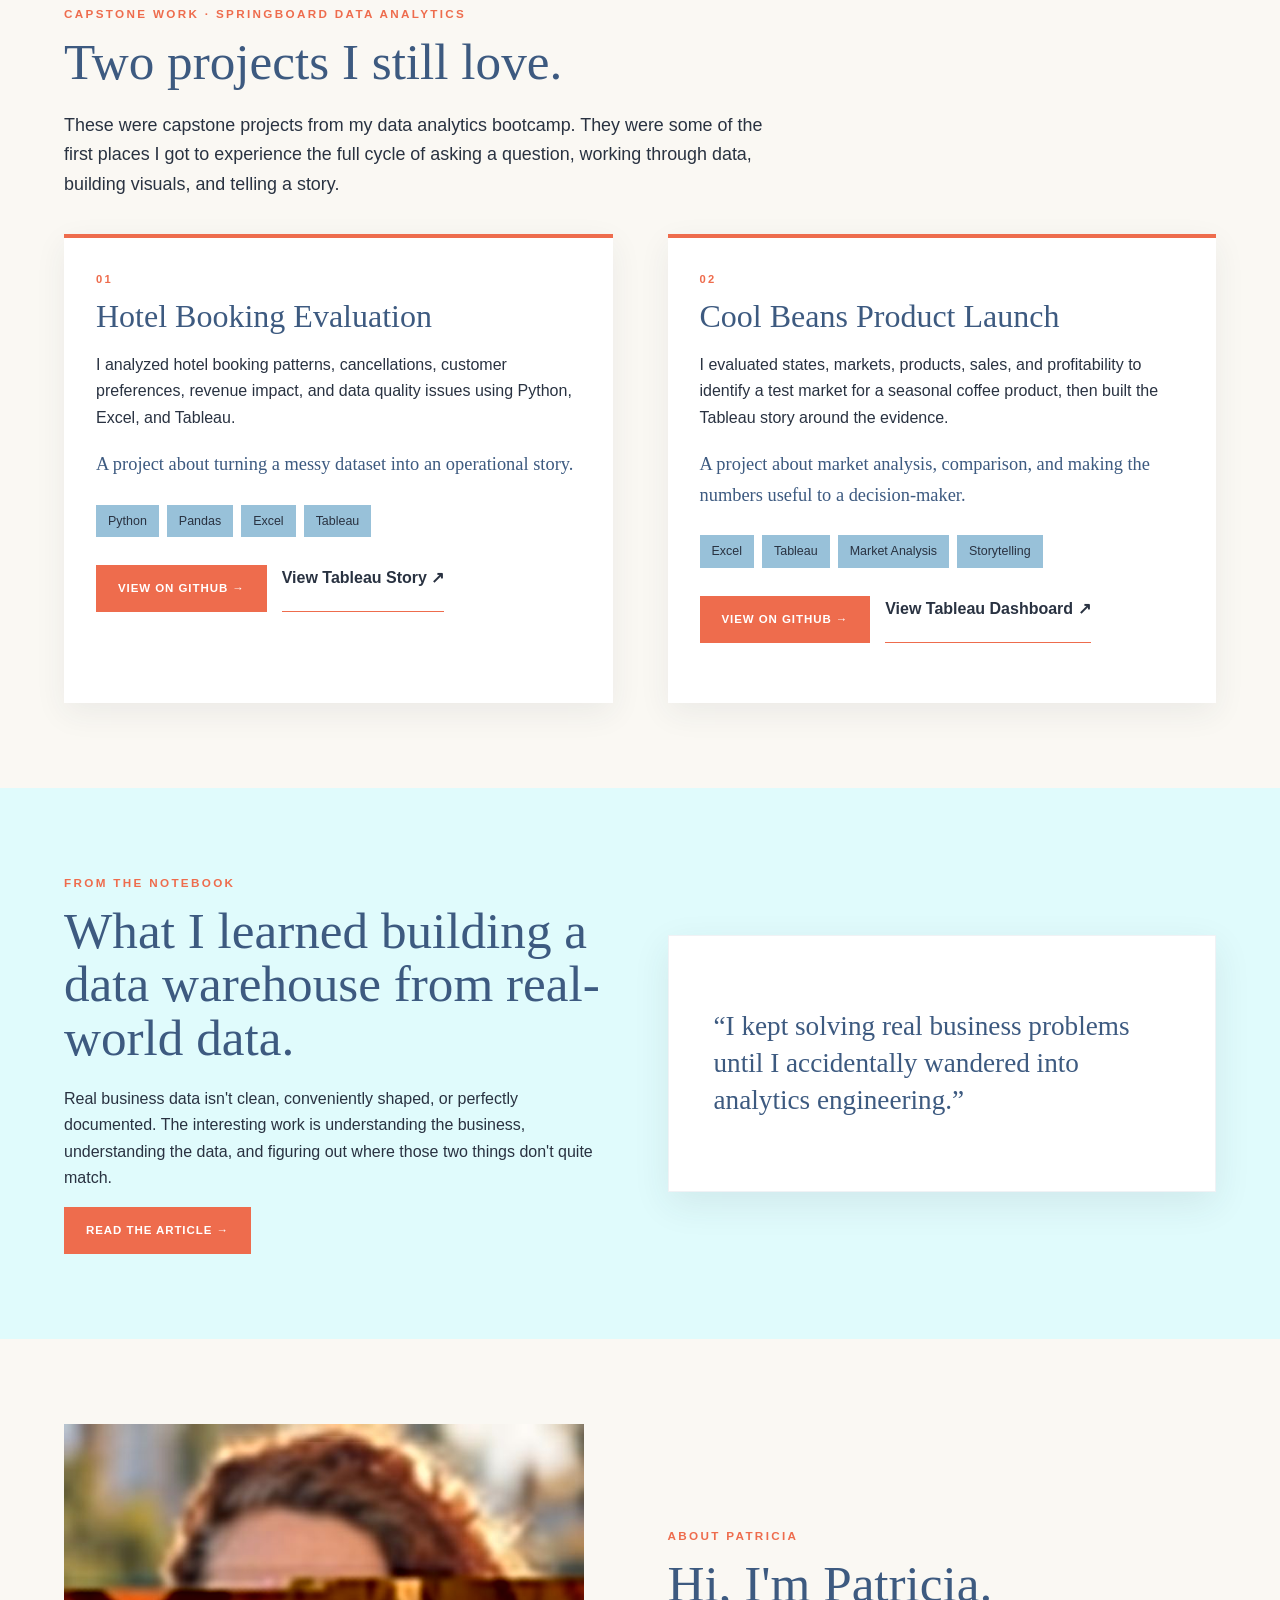
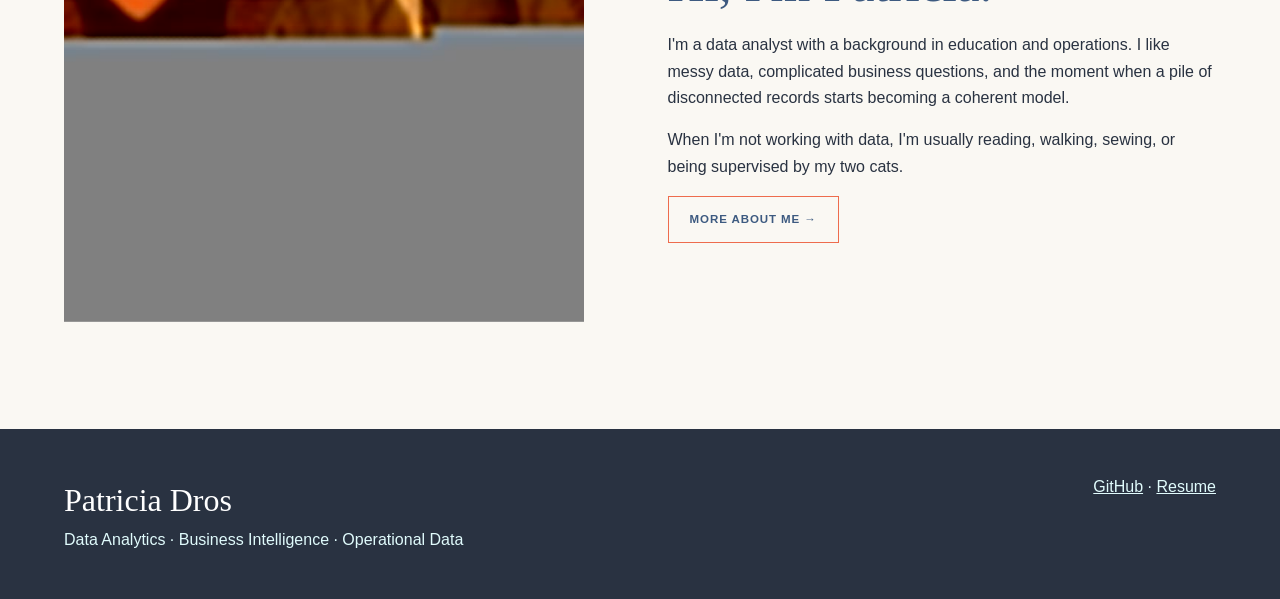
==== commit e0b8bdac: "Simplify header to clean Patricia Dros wordmark" ====
--- a/index.html
+++ b/index.html
@@ -5,7 +5,7 @@
 <title>Patricia Dros | Data Analytics & Business Intelligence</title><link rel="stylesheet" href="style.css">
 </head>
 <body>
-<nav class="site-nav"><div><a class="brand-lockup" href="index.html"><img class="brand-mark" src="assets/patricia-dros-logo.svg" alt="" aria-hidden="true"><span class="brand">Patricia Dros</span></a><p class="tagline">Data Analytics · Business Intelligence · Operational Data</p></div>
+<nav class="site-nav"><div><a class="brand" href="index.html">Patricia Dros</a><p class="tagline">Data Analytics · Business Intelligence · Operational Data</p></div>
 <ul class="nav-links"><li><a class="active" href="index.html">Home</a></li><li><a href="projects.html">Projects</a></li><li><a href="writing.html">Writing</a></li><li><a href="about.html">About</a></li><li><a href="resume.html">Resume</a></li></ul></nav>
 <main>
 <section class="hero"><div><div class="eyebrow">Data · Analysis · Storytelling</div>
@@ -28,5 +28,5 @@
 <section class="pale"><div class="grid"><div><div class="eyebrow">From the Notebook</div><h2>What I learned building a data warehouse from real-world data.</h2><p>Real business data isn't clean, conveniently shaped, or perfectly documented. The interesting work is understanding the business, understanding the data, and figuring out where those two things don't quite match.</p><a class="button primary" href="writing.html">Read the Article →</a></div><div class="card quote-card"><p>“I kept solving real business problems until I accidentally wandered into analytics engineering.”</p></div></div></section>
 <section class="about-strip"><div class="grid"><img class="about-photo" src="assets/patricia-headshot.jpg" alt="Portrait of Patricia Dros"><div><div class="eyebrow">About Patricia</div><h2>Hi, I'm Patricia.</h2><p>I'm a data analyst with a background in education and operations. I like messy data, complicated business questions, and the moment when a pile of disconnected records starts becoming a coherent model.</p><p>When I'm not working with data, I'm usually reading, walking, sewing, or being supervised by my two cats.</p><a class="button secondary" href="about.html">More About Me →</a></div></div></section>
 </main>
-<footer><div><div class="brand">Patricia Dros</div><p>Data Analytics · Business Intelligence · Operational Data</p></div><p><a href="https://github.com/PatriciaDros">GitHub</a> · <a href="resume.html">Resume</a></p></footer>
+<footer><div><div class="brand">Patricia Dros</div><p>Data Analytics · Business Intelligence · Operational Data</p></div><p><a href="https://github.com/PatriciaDros">GitHub</a> · <a href="resume.html">Resume</a></p></div></footer>
 </body></html>
--- a/style.css
+++ b/style.css
@@ -3,7 +3,7 @@
 h1,h2,h3,.brand{font-family:Georgia,"Times New Roman",serif;font-weight:400;color:var(--blue)}a{color:inherit}
 .site-nav{padding:22px 5vw;background:rgba(250,248,243,.97);border-bottom:1px solid #e8e3db;display:flex;justify-content:space-between;align-items:center;gap:30px;position:sticky;top:0;z-index:10}
 .brand{font-size:2rem;text-decoration:none}
-.brand-logo{display:block;width:105px;line-height:0}.brand-logo img{display:block;width:100%;height:auto}.site-nav>div:first-child{min-width:220px}
+.brand-lockup{display:flex;align-items:center;gap:9px;text-decoration:none}.brand-mark{display:block;width:38px;height:28px;object-fit:contain}.brand{font-size:2rem;text-decoration:none}.site-nav>div:first-child{min-width:220px}
 .tagline{margin:0;font-size:.68rem;letter-spacing:.17em;text-transform:uppercase}
 .nav-links{display:flex;gap:25px;list-style:none;margin:0;padding:0;flex-wrap:wrap}.nav-links a{text-decoration:none}.nav-links a:hover,.active{color:var(--terra)!important}
 .container{max-width:1200px;margin:auto}.hero{min-height:680px;padding:90px 5vw;display:grid;grid-template-columns:1.05fr .95fr;align-items:center;background:linear-gradient(115deg,var(--cream) 0 55%,var(--pale) 55% 100%)}
@@ -29,5 +29,5 @@
 .hobby-card figcaption strong{display:block;font-family:Georgia,"Times New Roman",serif;color:var(--blue);font-size:1.05rem;margin-bottom:4px}
 .hobby-card figcaption span{display:block;color:#6b7280;font-size:.92rem;line-height:1.5}
 footer{padding:45px 5vw;background:var(--ink);color:#fff;display:flex;justify-content:space-between;gap:30px;flex-wrap:wrap}footer .brand{color:#fff}footer p{margin:0;color:var(--pale)}
-@media(max-width:800px){.brand-logo{width:95px}.site-nav{align-items:flex-start;flex-direction:column}.hero,.grid{grid-template-columns:1fr}.hero{background:var(--cream);padding-top:55px}.hero-photo{justify-self:start;margin-top:30px}.nav-links{gap:14px}section{padding:60px 6vw}.hobby-grid{grid-template-columns:repeat(2,1fr)}}
+@media(max-width:800px){.brand-mark{width:34px;height:25px}.site-nav{align-items:flex-start;flex-direction:column}.hero,.grid{grid-template-columns:1fr}.hero{background:var(--cream);padding-top:55px}.hero-photo{justify-self:start;margin-top:30px}.nav-links{gap:14px}section{padding:60px 6vw}.hobby-grid{grid-template-columns:repeat(2,1fr)}}
 @media(max-width:560px){.hobby-grid{grid-template-columns:1fr}}
